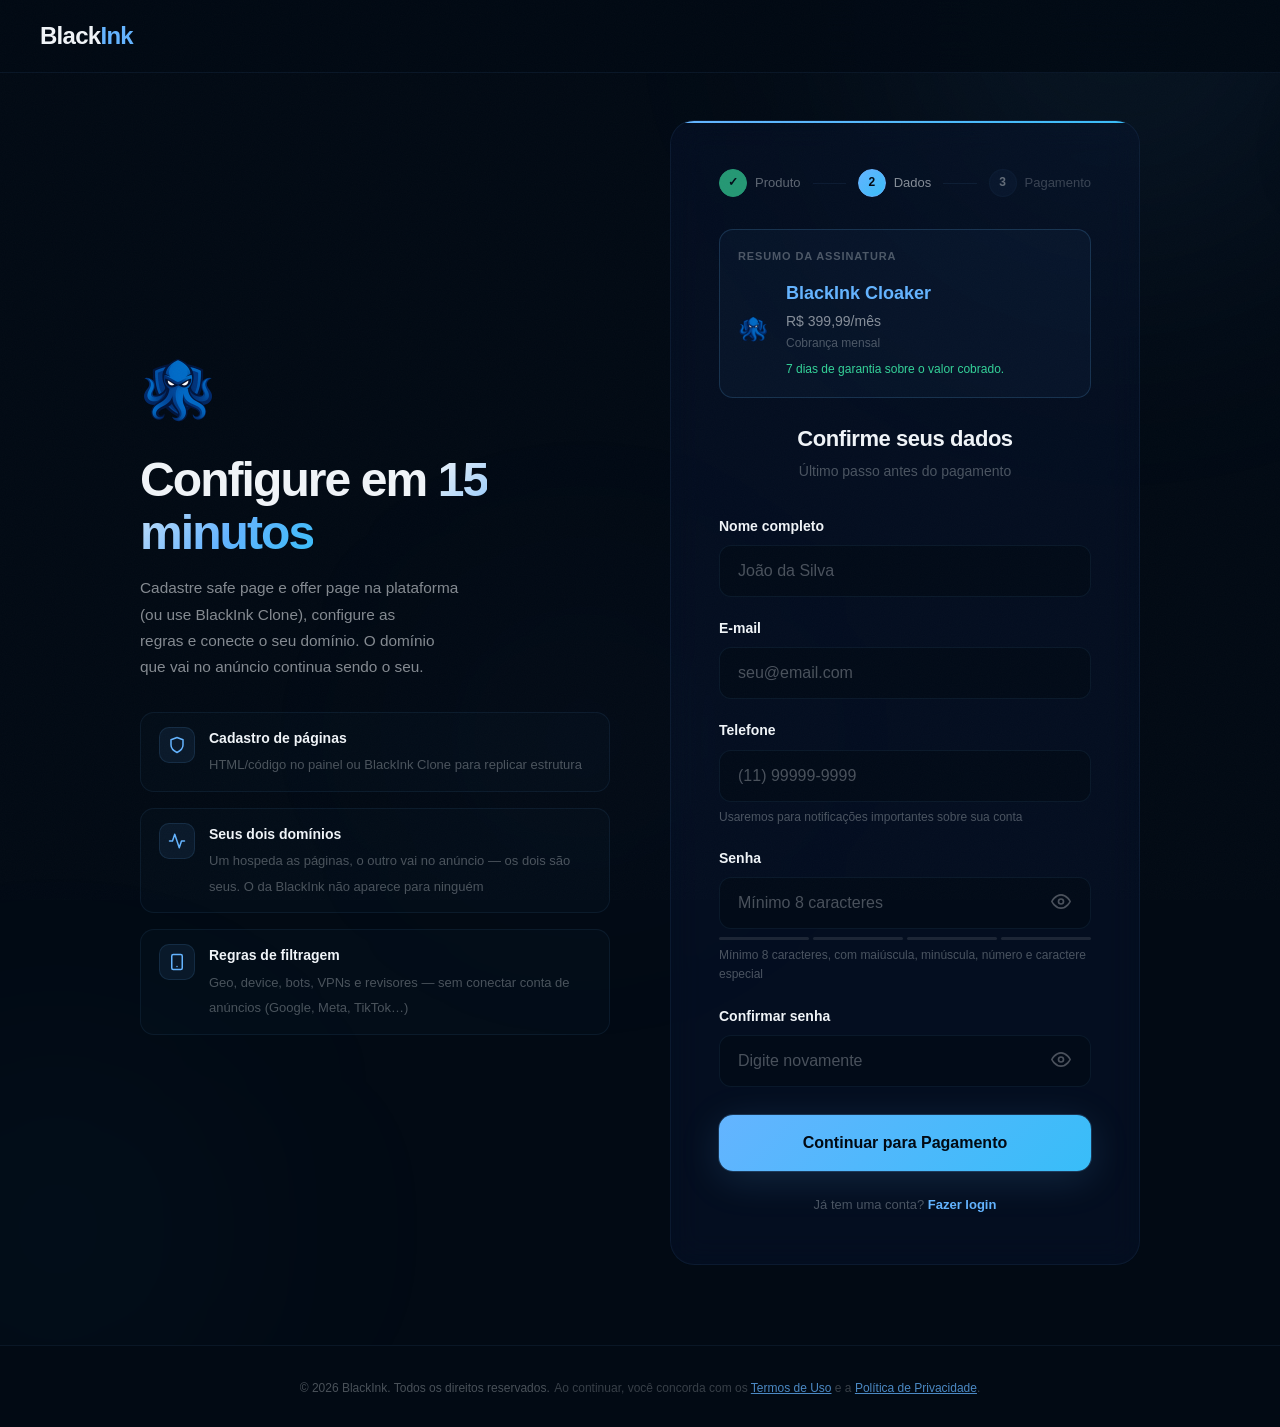
==== cadastro/index.html @ ef8e94f8 "Track Whop Pixel funnel events on CTA and cadastro Fire add_to_cart on Ativar Cloaker clicks, comple" ====
<!DOCTYPE html>
<html lang="pt-BR">
<head>
    <meta charset="UTF-8">
    <meta name="viewport" content="width=device-width, initial-scale=1.0">
    <title>Criar Conta — BlackInk</title>
    <link rel="canonical" href="https://blackink.cloud/cadastro/">
    <meta name="description" content="Crie sua conta na plataforma BlackInk — cloaker server-side para Google Ads, Meta, TikTok e outras plataformas. R$ 399,99/mês.">
    <link rel="icon" type="image/x-icon" href="/favicon.ico">
    <link rel="preconnect" href="https://api.fontshare.com">
    <link rel="preconnect" href="https://cdn.fontshare.com" crossorigin>
    <link href="https://api.fontshare.com/v2/css?f[]=general-sans@300,400,500,600,700&display=swap" rel="stylesheet">
    <style>
        /* ══════════════════════════════════════════════════════════
           BLACKINK — Register Page
           ══════════════════════════════════════════════════════════ */
        :root {
            --ff-display: 'General Sans', -apple-system, BlinkMacSystemFont, sans-serif;
            --ff-body: 'General Sans', -apple-system, BlinkMacSystemFont, sans-serif;
            --bg: #020a14;
            --bg2: #06111f;
            --surface: rgba(8,22,48,0.45);
            --border: rgba(100,180,255,0.08);
            --border-h: rgba(100,180,255,0.18);
            --white: #f0f4f8;
            --dim: rgba(240,244,248,0.55);
            --muted: rgba(240,244,248,0.3);
            --accent: #64b4ff;
            --accent2: #38bdf8;
            --green: #34d399;
            --gold: #fbbf24;   /* usado por .password-strength-bar.medium — sem isto a barra fica transparente */
            --error: #f87171;
            --ease: cubic-bezier(0.16,1,0.3,1);
        }
        *,*::before,*::after{box-sizing:border-box;margin:0;padding:0}
        html{scroll-behavior:smooth;-webkit-text-size-adjust:100%}
        body{font-family:var(--ff-body);color:var(--white);background:var(--bg);-webkit-font-smoothing:antialiased;overflow-x:hidden;line-height:1.6;min-height:100vh;display:flex;flex-direction:column}
        a{color:inherit;text-decoration:none}
        img{max-width:100%;display:block}
        ul{list-style:none}

        /* Grain */
        body::after{content:'';position:fixed;inset:0;z-index:9999;pointer-events:none;opacity:0.022;background-image:url("data:image/svg+xml,%3Csvg viewBox='0 0 256 256' xmlns='http://www.w3.org/2000/svg'%3E%3Cfilter id='n'%3E%3CfeTurbulence type='fractalNoise' baseFrequency='0.9' numOctaves='4' stitchTiles='stitch'/%3E%3C/filter%3E%3Crect width='100%25' height='100%25' filter='url(%23n)'/%3E%3C/svg%3E");background-size:256px}

        /* ── Layout ── */
        .container{max-width:1200px;margin:0 auto;padding:0 24px}
        @media(min-width:768px){.container{padding:0 48px}}

        /* ── Typography ── */
        .t-xl{font-family:var(--ff-display);font-weight:700;font-size:clamp(32px,5vw,48px);line-height:1.1;letter-spacing:-0.04em}
        .t-lg{font-family:var(--ff-display);font-weight:700;font-size:clamp(22px,3.5vw,32px);line-height:1.15;letter-spacing:-0.03em}
        .t-md{font-family:var(--ff-display);font-weight:600;font-size:clamp(17px,2vw,22px);line-height:1.2;letter-spacing:-0.02em}
        .t-body{font-size:clamp(15px,1.2vw,17px);line-height:1.7;color:var(--dim)}
        .t-label{font-size:12px;font-weight:600;letter-spacing:0.15em;text-transform:uppercase;color:var(--accent)}
        .grad{background:linear-gradient(135deg,#f0f4f8 0%,var(--accent) 60%,var(--accent2) 100%);-webkit-background-clip:text;-webkit-text-fill-color:transparent;background-clip:text}

        /* ── Buttons ── */
        .btn{display:inline-flex;align-items:center;justify-content:center;gap:10px;border:none;border-radius:14px;font-family:var(--ff-body);font-weight:600;cursor:pointer;position:relative;overflow:hidden;transition:all .4s var(--ease)}
        .btn-p{background:linear-gradient(135deg,var(--accent),var(--accent2));color:#020a14;font-size:16px;height:56px;padding:0 32px;box-shadow:0 0 0 1px rgba(100,180,255,0.2),0 8px 40px rgba(100,180,255,0.15);width:100%}
        .btn-p::before{content:'';position:absolute;top:0;left:-100%;width:100%;height:100%;background:linear-gradient(90deg,transparent,rgba(255,255,255,0.15),transparent);transition:left .6s var(--ease)}
        .btn-p:hover:not(:disabled)::before{left:100%}
        .btn-p:hover:not(:disabled){transform:translateY(-3px);box-shadow:0 0 0 1px rgba(100,180,255,0.3),0 20px 60px rgba(100,180,255,0.25)}
        .btn-p:active{transform:translateY(0)}
        .btn-p:disabled{opacity:0.5;cursor:not-allowed}
        .btn-o{background:transparent;color:var(--white);font-size:16px;height:56px;padding:0 32px;border:1px solid var(--border-h);width:100%}
        .btn-o:hover{border-color:rgba(100,180,255,0.35);background:rgba(100,180,255,0.04);transform:translateY(-3px)}

        /* ── Header ── */
        .hdr{position:fixed;top:0;left:0;right:0;z-index:100;padding:0 24px;background:rgba(2,10,20,0.88);backdrop-filter:blur(24px);-webkit-backdrop-filter:blur(24px);border-bottom:1px solid var(--border)}
        .hdr-in{max-width:1200px;margin:0 auto;display:flex;align-items:center;justify-content:space-between;height:72px}
        .hdr-logo{font-family:var(--ff-display);font-size:24px;font-weight:700;letter-spacing:-0.03em}
        .hdr-logo span{color:var(--accent)}

        /* ── Main Section ── */
        .main-section{flex:1;padding:120px 24px 80px;position:relative;overflow:hidden;display:flex;align-items:center}

        /* Gradient mesh background */
        .mesh{position:absolute;inset:0;overflow:hidden;pointer-events:none}
        .mesh div{position:absolute;border-radius:50%;filter:blur(130px);animation:mesh-float 20s ease-in-out infinite}
        .mesh .m1{width:700px;height:700px;background:radial-gradient(circle,rgba(100,180,255,0.1),transparent 70%);top:-25%;right:-15%;animation-delay:0s}
        .mesh .m2{width:500px;height:500px;background:radial-gradient(circle,rgba(56,189,248,0.06),transparent 70%);bottom:-10%;left:-15%;animation-delay:-7s}
        .mesh .m3{width:400px;height:400px;background:radial-gradient(circle,rgba(129,140,248,0.05),transparent 70%);top:40%;left:30%;animation-delay:-14s}
        @keyframes mesh-float{0%,100%{transform:translate(0,0) scale(1)}33%{transform:translate(30px,-20px) scale(1.05)}66%{transform:translate(-20px,30px) scale(0.95)}}

        /* Floating particles */
        .particle{position:absolute;width:2px;height:2px;border-radius:50%;background:rgba(140,210,255,0.5);bottom:-10px;animation:p-up 45s linear infinite,p-glow 8s ease-in-out infinite;pointer-events:none}
        @keyframes p-up{from{transform:translateY(0);opacity:0}5%{opacity:1}95%{opacity:1}to{transform:translateY(-100vh);opacity:0}}
        @keyframes p-glow{0%,100%{box-shadow:0 0 4px rgba(140,210,255,0.3)}50%{box-shadow:0 0 12px rgba(140,210,255,0.8)}}

        .content{position:relative;z-index:1;width:100%}

        /* ── Register Layout ── */
        .register-layout{display:grid;grid-template-columns:1fr;gap:60px;max-width:1000px;margin:0 auto;align-items:center}
        @media(min-width:900px){
            .register-layout{grid-template-columns:1fr 1fr}
        }

        /* ── Left Side - Info ── */
        .register-info{text-align:center}
        @media(min-width:900px){
            .register-info{text-align:left}
        }

        .register-info-logo{width:80px;height:80px;margin:0 auto 24px}
        @media(min-width:900px){
            .register-info-logo{margin:0 0 24px}
        }

        .register-info-logo img{width:100%;height:100%}

        .register-info-title{margin-bottom:16px}
        .register-info-subtitle{margin-bottom:32px;max-width:400px;margin-left:auto;margin-right:auto;text-wrap:balance}
        @media(min-width:900px){
            .register-info-subtitle{margin-left:0;margin-right:0}
        }

        .register-features{display:flex;flex-direction:column;gap:16px}
        .register-feature{display:flex;align-items:flex-start;gap:14px;padding:14px 18px;background:rgba(100,180,255,0.02);border:1px solid var(--border);border-radius:14px;transition:all .3s var(--ease)}
        .register-feature:hover{border-color:var(--border-h);background:rgba(100,180,255,0.04)}
        .register-feature-icon{flex-shrink:0;width:36px;height:36px;border-radius:10px;background:rgba(100,180,255,0.08);border:1px solid rgba(100,180,255,0.12);display:flex;align-items:center;justify-content:center;color:var(--accent)}
        .register-feature-icon svg{width:18px;height:18px;stroke:currentColor;fill:none;stroke-width:2;stroke-linecap:round;stroke-linejoin:round}
        .register-feature-text{flex:1}
        .register-feature-text strong{display:block;color:var(--white);font-weight:600;font-size:14px;margin-bottom:2px}
        .register-feature-text span{font-size:13px;color:var(--muted)}

        /* ── Right Side - Form ── */
        .register-card{background:var(--surface);backdrop-filter:blur(16px);-webkit-backdrop-filter:blur(16px);border:1px solid var(--border);border-radius:24px;padding:clamp(32px,5vw,48px);position:relative;overflow:hidden;animation:card-in .8s var(--ease) both}
        .register-card::before{content:'';position:absolute;top:0;left:0;right:0;height:2px;background:linear-gradient(90deg,var(--accent),var(--accent2))}
        .register-card::after{content:'';position:absolute;top:0;left:0;right:0;height:1px;background:linear-gradient(90deg,transparent,rgba(255,255,255,0.06),transparent)}
        @keyframes card-in{from{opacity:0;transform:translateY(40px) scale(0.95)}to{opacity:1;transform:translateY(0) scale(1)}}

        .register-card-header{text-align:center;margin-bottom:32px}
        .register-card-title{margin-bottom:8px}
        .register-card-subtitle{font-size:14px;color:var(--muted)}

        /* ── Order summary (single product) ── */
        .selected-plan{background:rgba(100,180,255,0.04);border:1px solid var(--border-h);border-radius:14px;padding:18px;margin-bottom:28px}
        .selected-plan-label{font-size:11px;font-weight:600;letter-spacing:.08em;text-transform:uppercase;color:var(--muted);margin-bottom:13px}
        .selected-plan-row{display:flex;align-items:center;gap:16px}
        .selected-plan-icon{flex-shrink:0;width:32px;height:32px}
        .selected-plan-icon img{width:100%;height:100%;object-fit:contain}
        .selected-plan-info{flex:1}
        .selected-plan-name{font-family:var(--ff-display);font-weight:700;font-size:18px;color:var(--accent);margin-bottom:4px}
        .selected-plan-price{font-size:14px;color:var(--dim);line-height:1.5}
        .selected-plan-billing{font-size:12px;color:var(--muted);margin-top:2px}

        /* ── Form ── */
        .form-group{margin-bottom:20px}
        .form-label{display:block;margin-bottom:8px;font-weight:600;font-size:14px;color:var(--white)}
        .form-input{width:100%;padding:16px 18px;background:rgba(2,10,20,0.6);border:1px solid var(--border);border-radius:12px;color:var(--white);font-size:16px;font-family:var(--ff-body);transition:all .3s var(--ease)}
        .form-input:focus{outline:none;border-color:var(--accent);box-shadow:0 0 0 3px rgba(100,180,255,0.15)}
        .form-input::placeholder{color:var(--muted)}
        .form-input.error{border-color:var(--error)}
        .form-input:disabled{opacity:0.7;cursor:not-allowed;background:rgba(2,10,20,0.4)}

        .form-hint{font-size:12px;color:var(--muted);margin-top:6px}
        .form-error{color:var(--error);font-size:12px;margin-top:6px;display:none}
        .form-error.show{display:block}

        .password-toggle{position:relative}
        .password-toggle .form-input{padding-right:50px}
        .password-toggle-btn{position:absolute;right:16px;top:50%;transform:translateY(-50%);background:none;border:none;color:var(--muted);cursor:pointer;padding:4px;transition:color .3s}
        .password-toggle-btn:hover{color:var(--white)}
        .password-toggle-btn svg{width:20px;height:20px;stroke:currentColor;fill:none;stroke-width:2;stroke-linecap:round;stroke-linejoin:round}

        .password-strength{display:flex;gap:4px;margin-top:8px}
        .password-strength-bar{flex:1;height:3px;background:rgba(255,255,255,0.1);border-radius:2px;transition:background .3s}
        .password-strength-bar.weak{background:#ef4444}
        .password-strength-bar.medium{background:var(--gold)}
        .password-strength-bar.strong{background:var(--green)}

        .btn-group{display:flex;flex-direction:column;gap:12px;margin-top:28px}

        /* Loading Spinner */
        .loading{display:inline-block;width:20px;height:20px;border:2px solid rgba(2,10,20,0.3);border-radius:50%;border-top-color:#020a14;animation:spin 1s ease-in-out infinite}
        @keyframes spin{to{transform:rotate(360deg)}}

        .form-footer{margin-top:24px;text-align:center}
        .form-footer p{font-size:13px;color:var(--muted)}
        .form-footer a{color:var(--accent);font-weight:600;transition:color .3s}
        .form-footer a:hover{color:var(--accent2)}

        /* ── Steps Indicator ── */
        .steps{display:flex;align-items:center;justify-content:center;gap:12px;margin-bottom:32px}
        .step{display:flex;align-items:center;gap:8px;opacity:0.4;transition:opacity .3s}
        .step.active{opacity:1}
        .step.completed{opacity:0.7}
        .step-num{width:28px;height:28px;border-radius:50%;background:rgba(100,180,255,0.1);border:1px solid var(--border);display:flex;align-items:center;justify-content:center;font-size:12px;font-weight:700;color:var(--white);transition:all .3s}
        .step.active .step-num{background:linear-gradient(135deg,var(--accent),var(--accent2));border-color:var(--accent);color:#020a14}
        .step.completed .step-num{background:var(--green);border-color:var(--green);color:#020a14}
        .step-label{font-size:13px;color:var(--dim);font-weight:500}
        .step-line{width:40px;height:1px;background:var(--border)}

        /* ── Footer ── */
        .footer{padding:28px 0;border-top:1px solid var(--border)}
        .f-bottom{text-align:center}
        .f-bottom span{font-size:12px;color:var(--muted)}

        /* ── Cursor ── */
        .cursor{position:fixed;width:8px;height:8px;border-radius:50%;background:var(--accent);pointer-events:none;z-index:9997;opacity:0;mix-blend-mode:screen;transition:opacity .3s,width .4s var(--ease),height .4s var(--ease);transform:translate(-50%,-50%)}
        .cursor.on{opacity:.5}
        .cursor.big{width:48px;height:48px;opacity:.12}
        @media(pointer:coarse){.cursor{display:none}}

        /* ── Responsive ── */
        @media(max-width:767px){
            /* itens de grid com conteúdo largo não encolhem sem min-width:0 —
               era isso que cortava o checkout horizontalmente no telefone */
            .register-info,.register-card{min-width:0}
            .step-line{width:auto;flex:1 1 0;min-width:8px}
            .step-label{font-size:12px}
            /* o stepper era cortado pelo overflow:hidden do card em todo telefone.
               Bolinha fixa, rótulo encolhe, linha absorve o resto. */
            /* o rótulo empilha embaixo da bolinha em vez de encolher — encolher
               truncava para "Prod… / Da… / Pagame…" abaixo de 410px */
            .steps{gap:6px}
            .step{flex-direction:column;gap:4px;min-width:0}
            .step-num{width:24px;height:24px;flex:0 0 24px;font-size:12px}
            .step-label{font-size:11px;white-space:nowrap}
            .step-line{align-self:flex-start;margin-top:11px}

            .main-section{padding:100px 20px 60px}
            .register-features{display:none}
        }

        /* ── Toast Notification ── */
        .toast{position:fixed;top:100px;right:24px;z-index:9998;max-width:360px;padding:16px 20px;background:var(--surface);backdrop-filter:blur(16px);border:1px solid var(--border);border-radius:14px;box-shadow:0 8px 40px rgba(0,0,0,0.3);transform:translateX(120%);transition:transform .5s var(--ease);display:flex;align-items:flex-start;gap:12px}
        .toast.show{transform:translateX(0)}
        .toast.toast-error{border-color:rgba(248,113,113,0.3)}
        .toast.toast-success{border-color:rgba(52,211,153,0.3)}
        .toast-icon{flex-shrink:0;width:24px;height:24px;border-radius:50%;display:flex;align-items:center;justify-content:center;font-size:14px}
        .toast-error .toast-icon{background:rgba(248,113,113,0.15);color:var(--error)}
        .toast-success .toast-icon{background:rgba(52,211,153,0.15);color:var(--green)}
        .toast-content{flex:1}
        .toast-title{font-weight:600;font-size:14px;color:var(--white);margin-bottom:2px}
        .toast-message{font-size:13px;color:var(--dim)}
        .toast-close{flex-shrink:0;background:none;border:none;color:var(--muted);cursor:pointer;padding:4px}
        .toast-close:hover{color:var(--white)}
    </style>
<script>!function(w,d,s,u,n,a,b){if(w[n])return;a=w[n]={q:[],t: new Date,s:[],o:u,track:function(){a.q.push([ new Date].concat([].slice.call(arguments)))},setScope:function(){a.s=[].slice.call(arguments).filter(function(x){return typeof x==="string"});a.q.push([ new Date,"setScope"].concat(a.s))},scope:function(){var c=[].slice.call(arguments);return{track:function(){a.q.push([ new Date].concat([].slice.call(arguments)).concat([{__scope:c}]))}}}};b=d.createElement(s);b.async=1;b.src=u+"/s.js";d.getElementsByTagName(s)[0].parentNode.insertBefore(b,d.getElementsByTagName(s)[0])}(window,document,"script","https://t.whop.tw","whop");whop.setScope("biz_DJ6XbjaZmfVjZ8");whop.track("page");</script>
</head>
<body>

<!-- Cursor -->
<div class="cursor" id="cur"></div>

<!-- Toast -->
<div class="toast" id="toast">
    <div class="toast-icon">!</div>
    <div class="toast-content">
        <div class="toast-title" id="toastTitle">Erro</div>
        <div class="toast-message" id="toastMessage">Mensagem de erro</div>
    </div>
    <button class="toast-close" onclick="hideToast()">✕</button>
</div>

<!-- ═══════ HEADER ═══════ -->
<header class="hdr">
    <div class="hdr-in">
        <a href="/" class="hdr-logo">Black<span>Ink</span></a>
    </div>
</header>

<!-- ═══════ MAIN ═══════ -->
<main class="main-section">
    <!-- Background effects -->
    <div class="mesh">
        <div class="m1"></div>
        <div class="m2"></div>
        <div class="m3"></div>
    </div>
    <div class="particle" style="left:10%;animation-delay:0s,-2s"></div>
    <div class="particle" style="left:25%;animation-delay:-10s,-4s"></div>
    <div class="particle" style="left:40%;animation-delay:-20s,-6s"></div>
    <div class="particle" style="left:55%;animation-delay:-30s,-3s"></div>
    <div class="particle" style="left:70%;animation-delay:-15s,-7s"></div>
    <div class="particle" style="left:85%;animation-delay:-25s,-5s"></div>

    <div class="content">
        <div class="container">
            <div class="register-layout">
                <!-- Left Side - Info -->
                <div class="register-info">
                    <div class="register-info-logo">
                        <img src="../images/logo-icon-160.png" width="160" height="160" alt="BlackInk">
                    </div>
                    <h1 class="t-xl register-info-title" id="infoTitle">
                        Configure em <span class="grad">15 minutos</span>
                    </h1>
                    <p class="t-body register-info-subtitle" id="infoSubtitle">
                        Cadastre safe page e offer page na plataforma (ou use BlackInk Clone), configure as regras e conecte o seu domínio. O domínio que vai no anúncio continua sendo o seu.
                    </p>

                    <div class="register-features" id="infoFeatures">
                        <div class="register-feature">
                            <div class="register-feature-icon">
                                <svg viewBox="0 0 24 24"><path d="M12 22s8-4 8-10V5l-8-3-8 3v7c0 6 8 10 8 10z"/></svg>
                            </div>
                            <div class="register-feature-text">
                                <strong>Cadastro de páginas</strong>
                                <span>HTML/código no painel ou BlackInk Clone para replicar estrutura</span>
                            </div>
                        </div>
                        <div class="register-feature">
                            <div class="register-feature-icon">
                                <svg viewBox="0 0 24 24"><polyline points="22 12 18 12 15 21 9 3 6 12 2 12"/></svg>
                            </div>
                            <div class="register-feature-text">
                                <strong>Seus dois domínios</strong>
                                <span>Um hospeda as páginas, o outro vai no anúncio — os dois são seus. O da BlackInk não aparece para ninguém</span>
                            </div>
                        </div>
                        <div class="register-feature">
                            <div class="register-feature-icon">
                                <svg viewBox="0 0 24 24"><rect x="5" y="2" width="14" height="20" rx="2"/><line x1="12" y1="18" x2="12" y2="18"/></svg>
                            </div>
                            <div class="register-feature-text">
                                <strong>Regras de filtragem</strong>
                                <span>Geo, device, bots, VPNs e revisores — sem conectar conta de anúncios (Google, Meta, TikTok…)</span>
                            </div>
                        </div>
                    </div>
                </div>

                <!-- Right Side - Form -->
                <div class="register-card">
                    <!-- Steps -->
                    <div class="steps">
                        <div class="step completed">
                            <div class="step-num">✓</div>
                            <span class="step-label">Produto</span>
                        </div>
                        <div class="step-line"></div>
                        <div class="step active">
                            <div class="step-num">2</div>
                            <span class="step-label">Dados</span>
                        </div>
                        <div class="step-line"></div>
                        <div class="step">
                            <div class="step-num">3</div>
                            <span class="step-label">Pagamento</span>
                        </div>
                    </div>

                    <!-- Order summary -->
                    <div class="selected-plan" id="selectedPlan">
                        <div class="selected-plan-label">Resumo da assinatura</div>
                        <div class="selected-plan-row">
                            <div class="selected-plan-icon"><img src="../images/logo-icon-160.png" width="160" height="160" alt=""></div>
                            <div class="selected-plan-info">
                                <div class="selected-plan-name" id="planName">BlackInk Cloaker</div>
                                <div class="selected-plan-price" id="planPrice">R$ 399,99/mês</div>
                                <div class="selected-plan-billing" id="planBilling">Cobrança mensal</div>
                                <div class="selected-plan-billing" id="planGuarantee" style="color:var(--green);margin-top:6px">7 dias de garantia sobre o valor cobrado.</div>
                            </div>
                        </div>
                    </div>

                    <div class="register-card-header">
                        <h2 class="t-md register-card-title">Confirme seus dados</h2>
                        <p class="register-card-subtitle">Último passo antes do pagamento</p>
                    </div>

                    <form id="registerForm">
                        <div class="form-group">
                            <label for="name" class="form-label">Nome completo</label>
                            <input
                                type="text"
                                id="name"
                                name="name"
                                class="form-input"
                                placeholder="João da Silva"
                                required
                                autocomplete="name"
                            >
                            <div class="form-error" id="nameError">Por favor, insira seu nome completo (nome e sobrenome)</div>
                        </div>

                        <div class="form-group">
                            <label for="email" class="form-label">E-mail</label>
                            <input
                                type="email"
                                id="email"
                                name="username"
                                class="form-input"
                                placeholder="seu@email.com"
                                required
                                autocomplete="email"
                            >
                            <div class="form-error" id="emailError">Por favor, insira um e-mail válido</div>
                        </div>

                        <div class="form-group">
                            <label for="phone" class="form-label">Telefone</label>
                            <input
                                type="tel"
                                id="phone"
                                name="phone"
                                class="form-input"
                                placeholder="(11) 99999-9999"
                                required
                                autocomplete="tel"
                            >
                            <div class="form-hint">Usaremos para notificações importantes sobre sua conta</div>
                            <div class="form-error" id="phoneError">Por favor, insira um telefone válido com DDD</div>
                        </div>

                        <div class="form-group">
                            <label for="password" class="form-label">Senha</label>
                            <div class="password-toggle">
                                <input
                                    type="password"
                                    id="password"
                                    name="password"
                                    class="form-input"
                                    placeholder="Mínimo 8 caracteres"
                                    required
                                    autocomplete="new-password"
                                >
                                <button type="button" class="password-toggle-btn" id="togglePassword">
                                    <svg viewBox="0 0 24 24" id="eyeIcon"><path d="M1 12s4-8 11-8 11 8 11 8-4 8-11 8-11-8-11-8z"/><circle cx="12" cy="12" r="3"/></svg>
                                </button>
                            </div>
                            <div class="password-strength" id="passwordStrength">
                                <div class="password-strength-bar" id="str1"></div>
                                <div class="password-strength-bar" id="str2"></div>
                                <div class="password-strength-bar" id="str3"></div>
                                <div class="password-strength-bar" id="str4"></div>
                            </div>
                            <div class="form-hint">Mínimo 8 caracteres, com maiúscula, minúscula, número e caractere especial</div>
                            <div class="form-error" id="passwordError">A senha não atende aos requisitos mínimos</div>
                        </div>

                        <div class="form-group">
                            <label for="confirmPassword" class="form-label">Confirmar senha</label>
                            <div class="password-toggle">
                                <input
                                    type="password"
                                    id="confirmPassword"
                                    name="confirm_password"
                                    class="form-input"
                                    placeholder="Digite novamente"
                                    required
                                    autocomplete="new-password"
                                >
                                <button type="button" class="password-toggle-btn" id="toggleConfirmPassword">
                                    <svg viewBox="0 0 24 24"><path d="M1 12s4-8 11-8 11 8 11 8-4 8-11 8-11-8-11-8z"/><circle cx="12" cy="12" r="3"/></svg>
                                </button>
                            </div>
                            <div class="form-error" id="confirmPasswordError">As senhas não coincidem</div>
                        </div>

                        <div class="btn-group">
                            <button type="submit" class="btn btn-p" id="submitBtn">
                                Continuar para Pagamento
                            </button>
                        </div>
                    </form>

                    <div class="form-footer">
                        <p>Já tem uma conta? <a href="https://app.blackink.cloud/auth/login">Fazer login</a></p>
                    </div>
                </div>
            </div>
        </div>
    </div>
</main>

<!-- ═══════ FOOTER ═══════ -->
<footer class="footer">
    <div class="container">
        <div class="f-bottom">
            <span>&copy; 2026 BlackInk. Todos os direitos reservados.</span>
            <span style="opacity:.75">Ao continuar, você concorda com os <a href="/termos-de-uso/" style="color:var(--accent);text-decoration:underline">Termos de Uso</a> e a <a href="/politica-de-privacidade/" style="color:var(--accent);text-decoration:underline">Política de Privacidade</a>.</span>
        </div>
    </div>
</footer>

<script>
(function() {
    // API Configuration
    const API_BASE_URL = 'https://api.blackink.cloud';

    // Single product — API plan name: Maré (R$ 399,99/mês)
    const DEFAULT_PLAN = 'Maré';
    const PLANS = {
        'Maré': { displayName: 'BlackInk Cloaker', price: 'R$ 399,99/mês', priceValue: 399.99 }
    };

    // Get URL params
    const urlParams = new URLSearchParams(window.location.search);
    let plan = urlParams.get('plan') || DEFAULT_PLAN;
    const period = urlParams.get('period') || 'monthly';

    if (!PLANS[plan]) {
        plan = DEFAULT_PLAN;
    }

    // Update plan info display
    const planData = PLANS[plan];
    document.getElementById('planName').textContent = planData.displayName || plan;

    // Calculate price based on billing period
    let priceDisplay = planData.price;
    let billingDisplay = 'Cobrança mensal';
    if (period === 'quarterly') {
        const monthlyEq = (planData.priceValue * 0.9).toFixed(2).replace('.', ',');
        const quarterlyTotal = (planData.priceValue * 3 * 0.9).toFixed(2).replace('.', ',');
        priceDisplay = `R$ ${monthlyEq}/mês`;
        billingDisplay = `Cobrado R$ ${quarterlyTotal} a cada 3 meses`;
    } else if (period === 'yearly') {
        const monthlyEq = (planData.priceValue * 0.85).toFixed(2).replace('.', ',');
        const yearlyTotal = (planData.priceValue * 12 * 0.85).toFixed(2).replace('.', ',');
        priceDisplay = `R$ ${monthlyEq}/mês`;
        billingDisplay = `Cobrado R$ ${yearlyTotal} a cada 12 meses`;
    }
    document.getElementById('planPrice').textContent = priceDisplay;
    document.getElementById('planBilling').textContent = billingDisplay;



    // Form elements
    const form = document.getElementById('registerForm');
    const nameInput = document.getElementById('name');
    const emailInput = document.getElementById('email');
    const phoneInput = document.getElementById('phone');
    const passwordInput = document.getElementById('password');
    const confirmPasswordInput = document.getElementById('confirmPassword');
    const submitBtn = document.getElementById('submitBtn');

    // Password visibility toggles
    document.getElementById('togglePassword').addEventListener('click', () => {
        const type = passwordInput.type === 'password' ? 'text' : 'password';
        passwordInput.type = type;
    });

    document.getElementById('toggleConfirmPassword').addEventListener('click', () => {
        const type = confirmPasswordInput.type === 'password' ? 'text' : 'password';
        confirmPasswordInput.type = type;
    });

    // Phone mask
    phoneInput.addEventListener('input', (e) => {
        let value = e.target.value.replace(/\D/g, '');
        if (value.length > 11) value = value.slice(0, 11);

        if (value.length > 0) {
            value = '(' + value;
        }
        if (value.length > 3) {
            value = value.slice(0, 3) + ') ' + value.slice(3);
        }
        if (value.length > 10) {
            value = value.slice(0, 10) + '-' + value.slice(10);
        }

        e.target.value = value;
    });

    // Password strength indicator
    passwordInput.addEventListener('input', () => {
        const password = passwordInput.value;
        const strength = calculatePasswordStrength(password);
        updatePasswordStrengthUI(strength);
    });

    function calculatePasswordStrength(password) {
        let strength = 0;
        if (password.length >= 8) strength++;
        if (/[a-z]/.test(password)) strength++;
        if (/[A-Z]/.test(password)) strength++;
        if (/\d/.test(password)) strength++;
        if (/[@$!%*#?&]/.test(password)) strength++;
        return strength;
    }

    function updatePasswordStrengthUI(strength) {
        const bars = ['str1', 'str2', 'str3', 'str4'];
        bars.forEach((id, index) => {
            const bar = document.getElementById(id);
            bar.className = 'password-strength-bar';
            if (strength > index) {
                if (strength <= 2) bar.classList.add('weak');
                else if (strength <= 3) bar.classList.add('medium');
                else bar.classList.add('strong');
            }
        });
    }

    // Validation functions
    function validateName(name) {
        return name.trim().includes(' ') && name.trim().length >= 5;
    }

    function validateEmail(email) {
        // {2,} e nao {2,4}: TLDs como .agency, .marketing, .digital e .online
        // tem 5+ letras e eram rejeitados antes de chegar na API.
        return /^[\w-\.]+@([\w-]+\.)+[\w-]{2,}$/.test(email);
    }

    function validatePhone(phone) {
        const digits = phone.replace(/\D/g, '');
        return digits.length >= 10 && digits.length <= 11;
    }

    function validatePassword(password) {
        return /^(?=.*[a-z])(?=.*[A-Z])(?=.*\d)(?=.*[@$!%*#?&])[A-Za-z\d@$!%*#?&]{8,}$/.test(password);
    }

    // Clear errors on input
    [nameInput, emailInput, phoneInput, passwordInput, confirmPasswordInput].forEach(input => {
        input.addEventListener('input', () => {
            input.classList.remove('error');
            const errorEl = document.getElementById(input.id + 'Error') ||
                           document.getElementById(input.name + 'Error');
            if (errorEl) errorEl.classList.remove('show');
        });
    });

    // Whop Pixel — conversion events only. Page views already fire from the snippet.
    // complete_registration: conta criada de fato. Sem purchase/checkout — o Whop registra no servidor.
    function trackWhop(name, props) {
        if (typeof whop === 'undefined' || typeof whop.track !== 'function') return;
        if (props) whop.track(name, props);
        else whop.track(name);
    }
    function whopChargeForPeriod(billingPeriod) {
        if (billingPeriod === 'quarterly') return Number((planData.priceValue * 3 * 0.9).toFixed(2));
        if (billingPeriod === 'yearly') return Number((planData.priceValue * 12 * 0.85).toFixed(2));
        return planData.priceValue;
    }

    // Form submission
    form.addEventListener('submit', async (e) => {
        e.preventDefault();

        const name = nameInput.value.trim();
        const email = emailInput.value.trim();
        const phone = phoneInput.value.trim();
        const password = passwordInput.value;
        const confirmPassword = confirmPasswordInput.value;

        // Validate all fields
        let isValid = true;

        if (!validateName(name)) {
            nameInput.classList.add('error');
            document.getElementById('nameError').classList.add('show');
            isValid = false;
        }

        if (!validateEmail(email)) {
            emailInput.classList.add('error');
            document.getElementById('emailError').classList.add('show');
            isValid = false;
        }

        if (!validatePhone(phone)) {
            phoneInput.classList.add('error');
            document.getElementById('phoneError').classList.add('show');
            isValid = false;
        }

        if (!validatePassword(password)) {
            passwordInput.classList.add('error');
            document.getElementById('passwordError').classList.add('show');
            isValid = false;
        }

        if (password !== confirmPassword) {
            confirmPasswordInput.classList.add('error');
            document.getElementById('confirmPasswordError').classList.add('show');
            isValid = false;
        }

        if (!isValid) {
            showToast('error', 'Campos inválidos', 'Por favor, corrija os campos destacados.');
            return;
        }

        // Submit to API
        submitBtn.disabled = true;
        submitBtn.innerHTML = '<span class="loading"></span> Processando...';

        const registrationData = {
            name: name,
            username: email,
            phone: phone,
            password: password,
            confirm_password: confirmPassword,
            plan_name: plan,
            period: period
        };

        // Incluir dados de referral (parceiro) se presentes
        var refParam = urlParams.get('ref');
        var storedToken = localStorage.getItem('blackink_referral_token');
        var storedCode = localStorage.getItem('blackink_referral_code');
        if (storedToken) registrationData.cookie_token = storedToken;
        if (refParam || storedCode) registrationData.referral_code = refParam || storedCode;

        // Incluir dados de friend referral (indicacao de amigo) se presentes
        var frefParam = urlParams.get('fref');
        var friendToken = localStorage.getItem('blackink_friend_referral_token');
        var friendCode = localStorage.getItem('blackink_friend_referral_code');
        if (friendToken) registrationData.friend_cookie_token = friendToken;
        if (frefParam || friendCode) registrationData.friend_referral_code = frefParam || friendCode;

        try {
            const response = await fetch(`${API_BASE_URL}/api/users/register`, {
                method: 'POST',
                headers: {
                    'Content-Type': 'application/json',
                    'Accept': 'application/json'
                },
                body: JSON.stringify(registrationData),
                // Sem timeout, uma conexao pendurada deixa o botao em "Processando..."
                // para sempre e a pessoa perde os 5 campos ao recarregar.
                signal: AbortSignal.timeout(20000)
            });

            const data = await response.json();

            if (!response.ok) {
                throw new Error(data.message || 'Erro ao cadastrar usuário');
            }

            // Limpar dados de referral apos registro bem-sucedido
            localStorage.removeItem('blackink_referral_token');
            localStorage.removeItem('blackink_referral_code');
            localStorage.removeItem('blackink_friend_referral_token');
            localStorage.removeItem('blackink_friend_referral_code');

            trackWhop('complete_registration', { value: whopChargeForPeriod(period), currency: 'BRL' });

            // Etapa 3: a API devolve a URL do checkout da Stripe
            // 250ms deixa o pixel enfileirar o complete_registration antes de sair do domínio.
            if (data.checkout_url) {
                setTimeout(() => { window.location.href = data.checkout_url; }, 250);
            } else {
                // Sem checkout_url a conta foi criada mas o pagamento não pôde ser
                // iniciado. Não prometer "redirecionando para o pagamento" — mandar
                // para o login, que é para onde a pessoa realmente vai.
                showToast('success', 'Conta criada!', 'Não conseguimos abrir o pagamento agora. Entre na sua conta para concluir a assinatura.');
                setTimeout(() => {
                    window.location.href = 'https://app.blackink.cloud/auth/login';
                }, 3000);
            }

        } catch (error) {
            console.error('Registration error:', error);
            showToast('error', 'Erro no cadastro', error.message || 'Tente novamente mais tarde.');
            submitBtn.disabled = false;
            submitBtn.innerHTML = 'Continuar para Pagamento';
        }
    });

    // Toast notifications
    function showToast(type, title, message) {
        const toast = document.getElementById('toast');
        const toastTitle = document.getElementById('toastTitle');
        const toastMessage = document.getElementById('toastMessage');

        toast.className = 'toast toast-' + type;
        toastTitle.textContent = title;
        toastMessage.textContent = message;

        toast.classList.add('show');

        setTimeout(() => {
            hideToast();
        }, 5000);
    }

    window.hideToast = function() {
        document.getElementById('toast').classList.remove('show');
    };

    // ── Cursor follower (desktop) ──
    const cur = document.getElementById('cur');
    if (matchMedia('(pointer:fine)').matches && cur) {
        let cx=0,cy=0,tx=0,ty=0;
        document.addEventListener('mousemove', e => { tx=e.clientX; ty=e.clientY; if(!cur.classList.contains('on'))cur.classList.add('on'); });
        (function loop(){ cx+=(tx-cx)*.12; cy+=(ty-cy)*.12; cur.style.left=cx+'px'; cur.style.top=cy+'px'; requestAnimationFrame(loop); })();
        document.querySelectorAll('a,button,input').forEach(el => {
            el.addEventListener('mouseenter', () => cur.classList.add('big'));
            el.addEventListener('mouseleave', () => cur.classList.remove('big'));
        });
        document.addEventListener('mouseleave', () => cur.classList.remove('on'));
        document.addEventListener('mouseenter', () => cur.classList.add('on'));
    }
})();
</script>
<script src="/js/referral-tracking.js"></script>
</body>
</html>
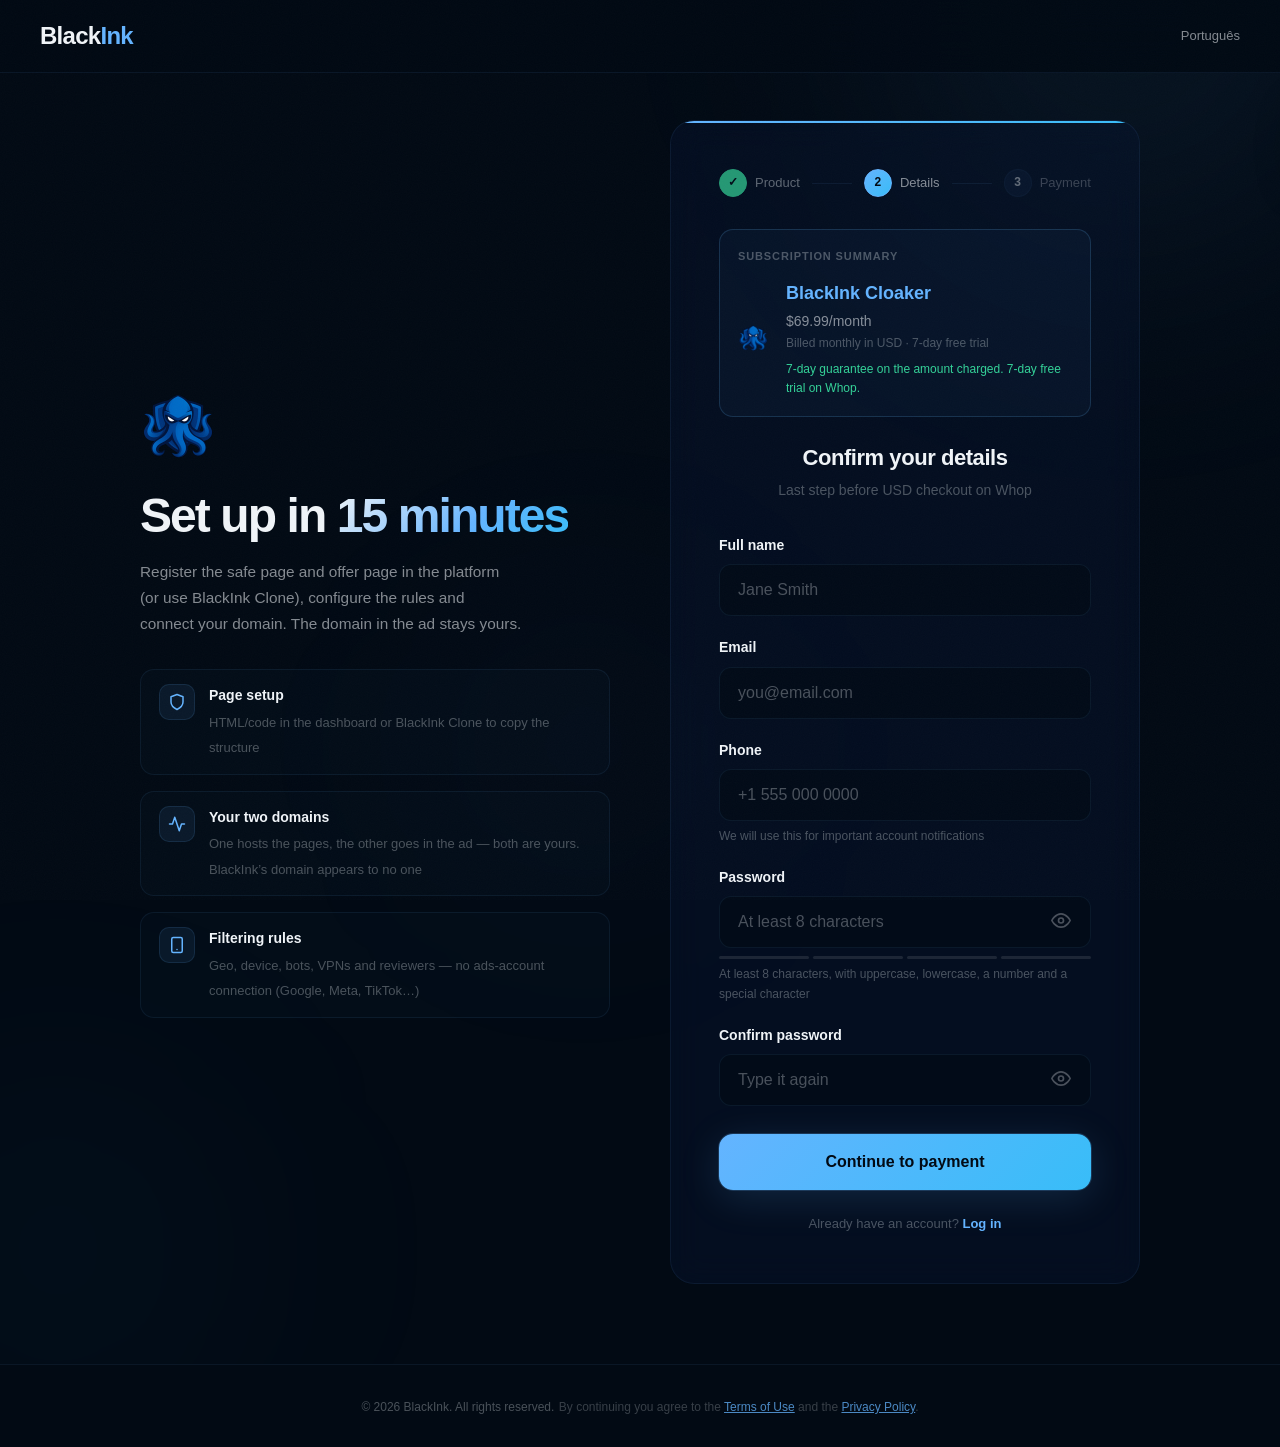
==== commit 8d9016d9: "Hide the page until locale routing decides Prevents a flash of the Portuguese landing for foreign vi" ====
--- a/cadastro/index.html
+++ b/cadastro/index.html
@@ -3,20 +3,24 @@
 <head>
     <meta charset="UTF-8">
     <meta name="viewport" content="width=device-width, initial-scale=1.0">
+    <script>document.documentElement.setAttribute('data-locale-pending','1');setTimeout(function(){document.documentElement.removeAttribute('data-locale-pending');},800);</script>
+    <style>html[data-locale-pending]{visibility:hidden}</style>
+    <script src="/js/locale-redirect.js"></script>
+    <script>if(!window.__blackinkLocaleRedirecting)document.documentElement.removeAttribute('data-locale-pending');</script>
     <title>Criar Conta — BlackInk</title>
-    <link rel="canonical" href="https://blackink.cloud/cadastro/">
-    <meta name="description" content="Crie sua conta na plataforma BlackInk — cloaker server-side para Google Ads, Meta, TikTok e outras plataformas. R$ 399,99/mês.">
+    <meta name="description" content="Crie sua conta BlackInk e comece a rastrear suas campanhas de tráfego pago.">
     <link rel="icon" type="image/x-icon" href="/favicon.ico">
-    <link rel="preconnect" href="https://api.fontshare.com">
-    <link rel="preconnect" href="https://cdn.fontshare.com" crossorigin>
-    <link href="https://api.fontshare.com/v2/css?f[]=general-sans@300,400,500,600,700&display=swap" rel="stylesheet">
+    <link rel="preconnect" href="https://fonts.googleapis.com">
+    <link rel="preconnect" href="https://fonts.gstatic.com" crossorigin>
+    <link href="https://fonts.googleapis.com/css2?family=Inter:wght@300;400;500;600;700;800&family=Space+Grotesk:wght@400;500;600;700&display=swap" rel="stylesheet">
+    <link rel="stylesheet" href="../css/abyss-tokens.css">
     <style>
         /* ══════════════════════════════════════════════════════════
            BLACKINK — Register Page
            ══════════════════════════════════════════════════════════ */
         :root {
-            --ff-display: 'General Sans', -apple-system, BlinkMacSystemFont, sans-serif;
-            --ff-body: 'General Sans', -apple-system, BlinkMacSystemFont, sans-serif;
+            --ff-display: 'Space Grotesk', sans-serif;
+            --ff-body: 'Inter', -apple-system, BlinkMacSystemFont, sans-serif;
             --bg: #020a14;
             --bg2: #06111f;
             --surface: rgba(8,22,48,0.45);
@@ -28,7 +32,6 @@
             --accent: #64b4ff;
             --accent2: #38bdf8;
             --green: #34d399;
-            --gold: #fbbf24;   /* usado por .password-strength-bar.medium — sem isto a barra fica transparente */
             --error: #f87171;
             --ease: cubic-bezier(0.16,1,0.3,1);
         }
@@ -109,7 +112,7 @@
         .register-info-logo img{width:100%;height:100%}
 
         .register-info-title{margin-bottom:16px}
-        .register-info-subtitle{margin-bottom:32px;max-width:400px;margin-left:auto;margin-right:auto;text-wrap:balance}
+        .register-info-subtitle{margin-bottom:32px;max-width:400px;margin-left:auto;margin-right:auto}
         @media(min-width:900px){
             .register-info-subtitle{margin-left:0;margin-right:0}
         }
@@ -137,8 +140,7 @@
         .selected-plan{background:rgba(100,180,255,0.04);border:1px solid var(--border-h);border-radius:14px;padding:18px;margin-bottom:28px}
         .selected-plan-label{font-size:11px;font-weight:600;letter-spacing:.08em;text-transform:uppercase;color:var(--muted);margin-bottom:13px}
         .selected-plan-row{display:flex;align-items:center;gap:16px}
-        .selected-plan-icon{flex-shrink:0;width:32px;height:32px}
-        .selected-plan-icon img{width:100%;height:100%;object-fit:contain}
+        .selected-plan-icon{flex-shrink:0;font-size:32px}
         .selected-plan-info{flex:1}
         .selected-plan-name{font-family:var(--ff-display);font-weight:700;font-size:18px;color:var(--accent);margin-bottom:4px}
         .selected-plan-price{font-size:14px;color:var(--dim);line-height:1.5}
@@ -204,21 +206,6 @@
 
         /* ── Responsive ── */
         @media(max-width:767px){
-            /* itens de grid com conteúdo largo não encolhem sem min-width:0 —
-               era isso que cortava o checkout horizontalmente no telefone */
-            .register-info,.register-card{min-width:0}
-            .step-line{width:auto;flex:1 1 0;min-width:8px}
-            .step-label{font-size:12px}
-            /* o stepper era cortado pelo overflow:hidden do card em todo telefone.
-               Bolinha fixa, rótulo encolhe, linha absorve o resto. */
-            /* o rótulo empilha embaixo da bolinha em vez de encolher — encolher
-               truncava para "Prod… / Da… / Pagame…" abaixo de 410px */
-            .steps{gap:6px}
-            .step{flex-direction:column;gap:4px;min-width:0}
-            .step-num{width:24px;height:24px;flex:0 0 24px;font-size:12px}
-            .step-label{font-size:11px;white-space:nowrap}
-            .step-line{align-self:flex-start;margin-top:11px}
-
             .main-section{padding:100px 20px 60px}
             .register-features{display:none}
         }
@@ -236,8 +223,131 @@
         .toast-message{font-size:13px;color:var(--dim)}
         .toast-close{flex-shrink:0;background:none;border:none;color:var(--muted);cursor:pointer;padding:4px}
         .toast-close:hover{color:var(--white)}
+
+        /* ══════════════════════════════════════════════════════════
+           WhatsApp Widget Premium — Balão com mensagens rotativas
+           ══════════════════════════════════════════════════════════ */
+        .wa-widget{position:fixed;bottom:24px;right:24px;z-index:9990;display:flex;flex-direction:column;align-items:flex-end;gap:12px}
+
+        /* Balão de mensagem */
+        .wa-bubble{
+            position:relative;
+            max-width:280px;
+            padding:14px 18px;
+            background:linear-gradient(145deg,rgba(12,28,54,0.98) 0%,rgba(6,18,40,0.99) 100%);
+            border:1px solid rgba(37,211,102,0.15);
+            border-radius:18px 18px 4px 18px;
+            box-shadow:0 4px 24px rgba(0,0,0,0.3),0 8px 48px rgba(37,211,102,0.08),inset 0 1px 0 rgba(255,255,255,0.03);
+            backdrop-filter:blur(12px);-webkit-backdrop-filter:blur(12px);
+            opacity:0;
+            transform:translateY(10px) scale(0.95);
+            transition:opacity .4s var(--ease),transform .4s var(--ease);
+            pointer-events:none;
+            cursor:pointer;
+        }
+        .wa-bubble.visible{opacity:1;transform:translateY(0) scale(1);pointer-events:auto}
+        .wa-bubble::before{
+            content:'';position:absolute;top:0;left:10%;right:10%;height:1px;
+            background:linear-gradient(90deg,transparent,rgba(37,211,102,0.2),transparent);
+        }
+        /* Seta do balão */
+        .wa-bubble::after{
+            content:'';position:absolute;bottom:8px;right:-6px;
+            width:12px;height:12px;
+            background:linear-gradient(135deg,transparent 50%,rgba(6,18,40,0.99) 50%);
+            border-right:1px solid rgba(37,211,102,0.15);
+            border-bottom:1px solid rgba(37,211,102,0.15);
+            transform:rotate(-45deg);
+        }
+
+        .wa-bubble-header{display:flex;align-items:center;gap:10px;margin-bottom:8px}
+        .wa-bubble-avatar{
+            width:32px;height:32px;border-radius:50%;
+            background:linear-gradient(145deg,#25D366,#128C7E);
+            display:flex;align-items:center;justify-content:center;
+            box-shadow:0 2px 8px rgba(37,211,102,0.3);
+        }
+        .wa-bubble-avatar svg{width:16px;height:16px;fill:#fff}
+        .wa-bubble-info{display:flex;flex-direction:column;gap:1px}
+        .wa-bubble-name{font-size:13px;font-weight:600;color:var(--white);letter-spacing:-0.01em}
+        .wa-bubble-status{display:flex;align-items:center;gap:5px;font-size:10px;color:var(--green)}
+        .wa-bubble-status::before{content:'';width:6px;height:6px;border-radius:50%;background:var(--green);animation:waPulse 2s ease-in-out infinite}
+        @keyframes waPulse{0%,100%{opacity:1;transform:scale(1)}50%{opacity:.6;transform:scale(1.2)}}
+
+        .wa-bubble-close{
+            position:absolute;top:8px;right:8px;
+            width:20px;height:20px;border-radius:50%;
+            background:rgba(255,255,255,0.05);
+            border:none;cursor:pointer;
+            display:flex;align-items:center;justify-content:center;
+            opacity:0;transition:opacity .3s,background .3s;
+        }
+        .wa-bubble:hover .wa-bubble-close{opacity:1}
+        .wa-bubble-close:hover{background:rgba(255,255,255,0.1)}
+        .wa-bubble-close svg{width:10px;height:10px;stroke:var(--muted);stroke-width:2}
+
+        .wa-bubble-msg{
+            font-size:14px;line-height:1.5;color:var(--dim);
+            min-height:42px;
+            display:flex;align-items:center;
+        }
+        .wa-bubble-msg span{
+            display:block;
+            animation:waMsgIn .4s var(--ease) both;
+        }
+        @keyframes waMsgIn{from{opacity:0;transform:translateY(5px)}to{opacity:1;transform:translateY(0)}}
+
+        .wa-bubble-cta{
+            display:flex;align-items:center;gap:6px;
+            margin-top:10px;padding-top:10px;
+            border-top:1px solid rgba(255,255,255,0.05);
+            font-size:12px;font-weight:600;color:var(--green);
+            transition:color .3s;
+        }
+        .wa-bubble-cta svg{width:14px;height:14px;fill:var(--green);transition:transform .3s var(--ease)}
+        .wa-bubble:hover .wa-bubble-cta svg{transform:translateX(3px)}
+
+        /* Botão principal do WhatsApp */
+        .wa-btn{
+            position:relative;
+            width:60px;height:60px;
+            background:linear-gradient(145deg,#25D366,#128C7E);
+            border-radius:50%;
+            display:flex;align-items:center;justify-content:center;
+            box-shadow:0 4px 20px rgba(37,211,102,0.35),0 8px 40px rgba(37,211,102,0.15);
+            cursor:pointer;
+            transition:transform .4s var(--ease),box-shadow .4s var(--ease);
+            animation:waBtnPulse 3s ease-in-out infinite;
+        }
+        @keyframes waBtnPulse{
+            0%,100%{box-shadow:0 4px 20px rgba(37,211,102,0.35),0 8px 40px rgba(37,211,102,0.15),0 0 0 0 rgba(37,211,102,0.3)}
+            50%{box-shadow:0 4px 24px rgba(37,211,102,0.45),0 8px 48px rgba(37,211,102,0.2),0 0 0 12px rgba(37,211,102,0)}
+        }
+        .wa-btn:hover{transform:scale(1.1);box-shadow:0 6px 28px rgba(37,211,102,0.5),0 12px 56px rgba(37,211,102,0.25)}
+        .wa-btn svg{width:30px;height:30px;fill:#fff}
+
+        /* Badge de notificação */
+        .wa-btn-badge{
+            position:absolute;top:-2px;right:-2px;
+            min-width:20px;height:20px;padding:0 6px;
+            background:#ef4444;
+            border-radius:10px;
+            font-size:11px;font-weight:700;color:#fff;
+            display:flex;align-items:center;justify-content:center;
+            box-shadow:0 2px 8px rgba(239,68,68,0.4);
+            animation:waBadgeBounce 2s ease-in-out infinite;
+        }
+        @keyframes waBadgeBounce{0%,100%{transform:scale(1)}10%{transform:scale(1.2)}20%{transform:scale(1)}}
+
+        /* Responsive */
+        @media(max-width:767px){
+            .wa-widget{bottom:calc(16px + env(safe-area-inset-bottom,0px));right:16px}
+            .wa-btn{width:52px;height:52px}
+            .wa-btn svg{width:26px;height:26px}
+            .wa-bubble{max-width:260px;padding:12px 14px}
+            .wa-bubble-msg{font-size:13px;min-height:38px}
+        }
     </style>
-<script>!function(w,d,s,u,n,a,b){if(w[n])return;a=w[n]={q:[],t: new Date,s:[],o:u,track:function(){a.q.push([ new Date].concat([].slice.call(arguments)))},setScope:function(){a.s=[].slice.call(arguments).filter(function(x){return typeof x==="string"});a.q.push([ new Date,"setScope"].concat(a.s))},scope:function(){var c=[].slice.call(arguments);return{track:function(){a.q.push([ new Date].concat([].slice.call(arguments)).concat([{__scope:c}]))}}}};b=d.createElement(s);b.async=1;b.src=u+"/s.js";d.getElementsByTagName(s)[0].parentNode.insertBefore(b,d.getElementsByTagName(s)[0])}(window,document,"script","https://t.whop.tw","whop");whop.setScope("biz_DJ6XbjaZmfVjZ8");whop.track("page");</script>
 </head>
 <body>
 
@@ -258,6 +368,7 @@
 <header class="hdr">
     <div class="hdr-in">
         <a href="/" class="hdr-logo">Black<span>Ink</span></a>
+        <a href="/en/cadastro/?lang=en" class="hdr-logo" style="font-size:13px;font-weight:500;color:var(--dim);letter-spacing:0">English</a>
     </div>
 </header>
 
@@ -282,13 +393,13 @@
                 <!-- Left Side - Info -->
                 <div class="register-info">
                     <div class="register-info-logo">
-                        <img src="../images/logo-icon-160.png" width="160" height="160" alt="BlackInk">
+                        <img src="../logo-full-clean.png" alt="BlackInk">
                     </div>
                     <h1 class="t-xl register-info-title" id="infoTitle">
-                        Configure em <span class="grad">15 minutos</span>
+                        Ative seu <span class="grad">cloaker</span>
                     </h1>
                     <p class="t-body register-info-subtitle" id="infoSubtitle">
-                        Cadastre safe page e offer page na plataforma (ou use BlackInk Clone), configure as regras e conecte o seu domínio. O domínio que vai no anúncio continua sendo o seu.
+                        Crie sua conta e filtre bots, VPNs e revisores antes de gastar no Google Ads.
                     </p>
 
                     <div class="register-features" id="infoFeatures">
@@ -297,8 +408,8 @@
                                 <svg viewBox="0 0 24 24"><path d="M12 22s8-4 8-10V5l-8-3-8 3v7c0 6 8 10 8 10z"/></svg>
                             </div>
                             <div class="register-feature-text">
-                                <strong>Cadastro de páginas</strong>
-                                <span>HTML/código no painel ou BlackInk Clone para replicar estrutura</span>
+                                <strong>Safe Page / Offer Page</strong>
+                                <span>Roteamento server-side em menos de 50ms</span>
                             </div>
                         </div>
                         <div class="register-feature">
@@ -306,17 +417,17 @@
                                 <svg viewBox="0 0 24 24"><polyline points="22 12 18 12 15 21 9 3 6 12 2 12"/></svg>
                             </div>
                             <div class="register-feature-text">
-                                <strong>Seus dois domínios</strong>
-                                <span>Um hospeda as páginas, o outro vai no anúncio — os dois são seus. O da BlackInk não aparece para ninguém</span>
+                                <strong>Filtragem Multi-Sinal</strong>
+                                <span>Bots, VPNs, proxies e revisores bloqueados em tempo real</span>
                             </div>
                         </div>
                         <div class="register-feature">
                             <div class="register-feature-icon">
-                                <svg viewBox="0 0 24 24"><rect x="5" y="2" width="14" height="20" rx="2"/><line x1="12" y1="18" x2="12" y2="18"/></svg>
+                                <svg viewBox="0 0 24 24"><rect x="5" y="2" width="14" height="20" rx="2" ry="2"/><line x1="12" y1="18" x2="12" y2="18"/></svg>
                             </div>
                             <div class="register-feature-text">
-                                <strong>Regras de filtragem</strong>
-                                <span>Geo, device, bots, VPNs e revisores — sem conectar conta de anúncios (Google, Meta, TikTok…)</span>
+                                <strong>App Mobile</strong>
+                                <span>Push de alertas quando bots ou revisores são detectados</span>
                             </div>
                         </div>
                     </div>
@@ -346,12 +457,11 @@
                     <div class="selected-plan" id="selectedPlan">
                         <div class="selected-plan-label">Resumo da assinatura</div>
                         <div class="selected-plan-row">
-                            <div class="selected-plan-icon"><img src="../images/logo-icon-160.png" width="160" height="160" alt=""></div>
+                            <div class="selected-plan-icon" id="planIcon">🛡️</div>
                             <div class="selected-plan-info">
                                 <div class="selected-plan-name" id="planName">BlackInk Cloaker</div>
                                 <div class="selected-plan-price" id="planPrice">R$ 399,99/mês</div>
                                 <div class="selected-plan-billing" id="planBilling">Cobrança mensal</div>
-                                <div class="selected-plan-billing" id="planGuarantee" style="color:var(--green);margin-top:6px">7 dias de garantia sobre o valor cobrado.</div>
                             </div>
                         </div>
                     </div>
@@ -391,7 +501,7 @@
                         </div>
 
                         <div class="form-group">
-                            <label for="phone" class="form-label">Telefone</label>
+                            <label for="phone" class="form-label">Telefone (WhatsApp)</label>
                             <input
                                 type="tel"
                                 id="phone"
@@ -458,7 +568,17 @@
                     </form>
 
                     <div class="form-footer">
-                        <p>Já tem uma conta? <a href="https://app.blackink.cloud/auth/login">Fazer login</a></p>
+                        <p>Já tem uma conta? <a href="https://app.theblack.ink/auth/login">Fazer login</a></p>
+                    </div>
+
+                    <div style="text-align:center;margin-top:32px;padding-top:28px;border-top:1px solid var(--border)">
+                        <p style="font-size:14px;color:var(--dim);margin-bottom:16px">
+                            Precisa de ajuda? <strong style="color:var(--white)">Fale com nossa equipe</strong>
+                        </p>
+                        <a href="https://wa.me/5562999133986?text=Ol%C3%A1!%20Estou%20fazendo%20meu%20cadastro%20e%20preciso%20de%20ajuda." target="_blank" rel="noopener noreferrer" class="btn btn-o" style="max-width:280px;margin:0 auto;height:48px;font-size:14px">
+                            <svg viewBox="0 0 24 24" style="width:20px;height:20px;fill:currentColor"><path d="M17.472 14.382c-.297-.149-1.758-.867-2.03-.967-.273-.099-.471-.148-.67.15-.197.297-.767.966-.94 1.164-.173.199-.347.223-.644.075-.297-.15-1.255-.463-2.39-1.475-.883-.788-1.48-1.761-1.653-2.059-.173-.297-.018-.458.13-.606.134-.133.298-.347.446-.52.149-.174.198-.298.298-.497.099-.198.05-.371-.025-.52-.075-.149-.669-1.612-.916-2.207-.242-.579-.487-.5-.669-.51-.173-.008-.371-.01-.57-.01-.198 0-.52.074-.792.372-.272.297-1.04 1.016-1.04 2.479 0 1.462 1.065 2.875 1.213 3.074.149.198 2.096 3.2 5.077 4.487.709.306 1.262.489 1.694.625.712.227 1.36.195 1.871.118.571-.085 1.758-.719 2.006-1.413.248-.694.248-1.289.173-1.413-.074-.124-.272-.198-.57-.347m-5.421 7.403h-.004a9.87 9.87 0 01-5.031-1.378l-.361-.214-3.741.982.998-3.648-.235-.374a9.86 9.86 0 01-1.51-5.26c.001-5.45 4.436-9.884 9.888-9.884 2.64 0 5.122 1.03 6.988 2.898a9.825 9.825 0 012.893 6.994c-.003 5.45-4.437 9.884-9.885 9.884m8.413-18.297A11.815 11.815 0 0012.05 0C5.495 0 .16 5.335.157 11.892c0 2.096.547 4.142 1.588 5.945L.057 24l6.305-1.654a11.882 11.882 0 005.683 1.448h.005c6.554 0 11.89-5.335 11.893-11.893a11.821 11.821 0 00-3.48-8.413z"/></svg>
+                            Falar no WhatsApp
+                        </a>
                     </div>
                 </div>
             </div>
@@ -466,12 +586,42 @@
     </div>
 </main>
 
+<!-- ═══════ WhatsApp Widget Flutuante ═══════ -->
+<div class="wa-widget" id="wa-widget">
+    <!-- Balão de mensagem -->
+    <div class="wa-bubble" id="wa-bubble">
+        <button class="wa-bubble-close" id="wa-bubble-close" aria-label="Fechar">
+            <svg viewBox="0 0 24 24" fill="none"><path d="M18 6L6 18M6 6l12 12" stroke="currentColor"/></svg>
+        </button>
+        <div class="wa-bubble-header">
+            <div class="wa-bubble-avatar">
+                <svg viewBox="0 0 24 24"><path d="M17.472 14.382c-.297-.149-1.758-.867-2.03-.967-.273-.099-.471-.148-.67.15-.197.297-.767.966-.94 1.164-.173.199-.347.223-.644.075-.297-.15-1.255-.463-2.39-1.475-.883-.788-1.48-1.761-1.653-2.059-.173-.297-.018-.458.13-.606.134-.133.298-.347.446-.52.149-.174.198-.298.298-.497.099-.198.05-.371-.025-.52-.075-.149-.669-1.612-.916-2.207-.242-.579-.487-.5-.669-.51-.173-.008-.371-.01-.57-.01-.198 0-.52.074-.792.372-.272.297-1.04 1.016-1.04 2.479 0 1.462 1.065 2.875 1.213 3.074.149.198 2.096 3.2 5.077 4.487.709.306 1.262.489 1.694.625.712.227 1.36.195 1.871.118.571-.085 1.758-.719 2.006-1.413.248-.694.248-1.289.173-1.413-.074-.124-.272-.198-.57-.347m-5.421 7.403h-.004a9.87 9.87 0 01-5.031-1.378l-.361-.214-3.741.982.998-3.648-.235-.374a9.86 9.86 0 01-1.51-5.26c.001-5.45 4.436-9.884 9.888-9.884 2.64 0 5.122 1.03 6.988 2.898a9.825 9.825 0 012.893 6.994c-.003 5.45-4.437 9.884-9.885 9.884m8.413-18.297A11.815 11.815 0 0012.05 0C5.495 0 .16 5.335.157 11.892c0 2.096.547 4.142 1.588 5.945L.057 24l6.305-1.654a11.882 11.882 0 005.683 1.448h.005c6.554 0 11.89-5.335 11.893-11.893a11.821 11.821 0 00-3.48-8.413z"/></svg>
+            </div>
+            <div class="wa-bubble-info">
+                <span class="wa-bubble-name">Suporte BlackInk</span>
+                <span class="wa-bubble-status">Online agora</span>
+            </div>
+        </div>
+        <div class="wa-bubble-msg" id="wa-msg">
+            <span>👋 Precisa de ajuda com o cadastro?</span>
+        </div>
+        <div class="wa-bubble-cta">
+            <span>Iniciar conversa</span>
+            <svg viewBox="0 0 24 24"><path d="M5 12h14M12 5l7 7-7 7"/></svg>
+        </div>
+    </div>
+    <!-- Botão principal -->
+    <a href="https://wa.me/5562999133986?text=Ol%C3%A1!%20Estou%20fazendo%20meu%20cadastro%20no%20BlackInk%20e%20preciso%20de%20ajuda." target="_blank" rel="noopener noreferrer" class="wa-btn" id="wa-btn" aria-label="WhatsApp">
+        <span class="wa-btn-badge">1</span>
+        <svg viewBox="0 0 24 24"><path d="M17.472 14.382c-.297-.149-1.758-.867-2.03-.967-.273-.099-.471-.148-.67.15-.197.297-.767.966-.94 1.164-.173.199-.347.223-.644.075-.297-.15-1.255-.463-2.39-1.475-.883-.788-1.48-1.761-1.653-2.059-.173-.297-.018-.458.13-.606.134-.133.298-.347.446-.52.149-.174.198-.298.298-.497.099-.198.05-.371-.025-.52-.075-.149-.669-1.612-.916-2.207-.242-.579-.487-.5-.669-.51-.173-.008-.371-.01-.57-.01-.198 0-.52.074-.792.372-.272.297-1.04 1.016-1.04 2.479 0 1.462 1.065 2.875 1.213 3.074.149.198 2.096 3.2 5.077 4.487.709.306 1.262.489 1.694.625.712.227 1.36.195 1.871.118.571-.085 1.758-.719 2.006-1.413.248-.694.248-1.289.173-1.413-.074-.124-.272-.198-.57-.347m-5.421 7.403h-.004a9.87 9.87 0 01-5.031-1.378l-.361-.214-3.741.982.998-3.648-.235-.374a9.86 9.86 0 01-1.51-5.26c.001-5.45 4.436-9.884 9.888-9.884 2.64 0 5.122 1.03 6.988 2.898a9.825 9.825 0 012.893 6.994c-.003 5.45-4.437 9.884-9.885 9.884m8.413-18.297A11.815 11.815 0 0012.05 0C5.495 0 .16 5.335.157 11.892c0 2.096.547 4.142 1.588 5.945L.057 24l6.305-1.654a11.882 11.882 0 005.683 1.448h.005c6.554 0 11.89-5.335 11.893-11.893a11.821 11.821 0 00-3.48-8.413z"/></svg>
+    </a>
+</div>
+
 <!-- ═══════ FOOTER ═══════ -->
 <footer class="footer">
     <div class="container">
         <div class="f-bottom">
             <span>&copy; 2026 BlackInk. Todos os direitos reservados.</span>
-            <span style="opacity:.75">Ao continuar, você concorda com os <a href="/termos-de-uso/" style="color:var(--accent);text-decoration:underline">Termos de Uso</a> e a <a href="/politica-de-privacidade/" style="color:var(--accent);text-decoration:underline">Política de Privacidade</a>.</span>
         </div>
     </div>
 </footer>
@@ -481,10 +631,34 @@
     // API Configuration
     const API_BASE_URL = 'https://api.blackink.cloud';
 
-    // Single product — API plan name: Maré (R$ 399,99/mês)
+    // Single product — API plan name: Maré
+    // Valores alinhados aos Prices live da Stripe (prod_V3W7nnfQHlEKnS)
     const DEFAULT_PLAN = 'Maré';
     const PLANS = {
-        'Maré': { displayName: 'BlackInk Cloaker', price: 'R$ 399,99/mês', priceValue: 399.99 }
+        'Maré': {
+            icon: '🛡️',
+            displayName: 'BlackInk Cloaker',
+            price: 'R$ 399,99/mês',
+            priceValue: 399.99,
+            stripeProductId: 'prod_V3W7nnfQHlEKnS',
+            periods: {
+                monthly: {
+                    stripePriceId: 'price_1U3P54QzDnhxvuPStf85pYdh',
+                    displayMonthly: 'R$ 399,99/mês',
+                    billingDisplay: 'Cobrança mensal · R$ 399,99'
+                },
+                quarterly: {
+                    stripePriceId: 'price_1U3P55QzDnhxvuPSb1c8mrU8',
+                    displayMonthly: 'R$ 359,99/mês',
+                    billingDisplay: 'Cobrado R$ 1.079,97 a cada 3 meses (-10%)'
+                },
+                yearly: {
+                    stripePriceId: 'price_1U3P55QzDnhxvuPS62TzVcBG',
+                    displayMonthly: 'R$ 339,99/mês',
+                    billingDisplay: 'Cobrado R$ 4.079,88 a cada 12 meses (-15%)'
+                }
+            }
+        }
     };
 
     // Get URL params
@@ -498,26 +672,36 @@
 
     // Update plan info display
     const planData = PLANS[plan];
+    const periodData = planData.periods[period] || planData.periods.monthly;
+    document.getElementById('planIcon').textContent = planData.icon;
     document.getElementById('planName').textContent = planData.displayName || plan;
-
-    // Calculate price based on billing period
-    let priceDisplay = planData.price;
-    let billingDisplay = 'Cobrança mensal';
-    if (period === 'quarterly') {
-        const monthlyEq = (planData.priceValue * 0.9).toFixed(2).replace('.', ',');
-        const quarterlyTotal = (planData.priceValue * 3 * 0.9).toFixed(2).replace('.', ',');
-        priceDisplay = `R$ ${monthlyEq}/mês`;
-        billingDisplay = `Cobrado R$ ${quarterlyTotal} a cada 3 meses`;
-    } else if (period === 'yearly') {
-        const monthlyEq = (planData.priceValue * 0.85).toFixed(2).replace('.', ',');
-        const yearlyTotal = (planData.priceValue * 12 * 0.85).toFixed(2).replace('.', ',');
-        priceDisplay = `R$ ${monthlyEq}/mês`;
-        billingDisplay = `Cobrado R$ ${yearlyTotal} a cada 12 meses`;
-    }
-    document.getElementById('planPrice').textContent = priceDisplay;
-    document.getElementById('planBilling').textContent = billingDisplay;
-
-
+    document.getElementById('planPrice').textContent = periodData.displayMonthly;
+    document.getElementById('planBilling').textContent = periodData.billingDisplay;
+
+    // Sidebar copy — single product
+    const sidebar = {
+        title: 'Bots veem <span class="grad">safe page</span>',
+        subtitle: 'Compradores veem offer page. Cloaker server-side que filtra bots, VPNs, click farms e revisores do Google Ads antes de servir qualquer página.',
+        features: [
+            { strong: 'Safe Page / Offer Page', span: 'Roteamento server-side em menos de 50ms — 15+ sinais por visitante' },
+            { strong: 'Filtragem de Bots & VPNs', span: 'Crawlers, proxies, datacenters e revisores bloqueados' },
+            { strong: 'App Mobile + Push', span: 'Alertas instantâneos quando tráfego suspeito é detectado' }
+        ]
+    };
+
+    document.getElementById('infoTitle').innerHTML = sidebar.title;
+    document.getElementById('infoSubtitle').textContent = sidebar.subtitle;
+    document.getElementById('infoFeatures').innerHTML = sidebar.features.map(f => `
+        <div class="register-feature">
+            <div class="register-feature-icon">
+                <svg viewBox="0 0 24 24"><path d="M12 22s8-4 8-10V5l-8-3-8 3v7c0 6 8 10 8 10z"/></svg>
+            </div>
+            <div class="register-feature-text">
+                <strong>${f.strong}</strong>
+                <span>${f.span}</span>
+            </div>
+        </div>
+    `).join('');
 
     // Form elements
     const form = document.getElementById('registerForm');
@@ -593,9 +777,7 @@
     }
 
     function validateEmail(email) {
-        // {2,} e nao {2,4}: TLDs como .agency, .marketing, .digital e .online
-        // tem 5+ letras e eram rejeitados antes de chegar na API.
-        return /^[\w-\.]+@([\w-]+\.)+[\w-]{2,}$/.test(email);
+        return /^[\w-\.]+@([\w-]+\.)+[\w-]{2,4}$/.test(email);
     }
 
     function validatePhone(phone) {
@@ -617,19 +799,6 @@
         });
     });
 
-    // Whop Pixel — conversion events only. Page views already fire from the snippet.
-    // complete_registration: conta criada de fato. Sem purchase/checkout — o Whop registra no servidor.
-    function trackWhop(name, props) {
-        if (typeof whop === 'undefined' || typeof whop.track !== 'function') return;
-        if (props) whop.track(name, props);
-        else whop.track(name);
-    }
-    function whopChargeForPeriod(billingPeriod) {
-        if (billingPeriod === 'quarterly') return Number((planData.priceValue * 3 * 0.9).toFixed(2));
-        if (billingPeriod === 'yearly') return Number((planData.priceValue * 12 * 0.85).toFixed(2));
-        return planData.priceValue;
-    }
-
     // Form submission
     form.addEventListener('submit', async (e) => {
         e.preventDefault();
@@ -713,10 +882,7 @@
                     'Content-Type': 'application/json',
                     'Accept': 'application/json'
                 },
-                body: JSON.stringify(registrationData),
-                // Sem timeout, uma conexao pendurada deixa o botao em "Processando..."
-                // para sempre e a pessoa perde os 5 campos ao recarregar.
-                signal: AbortSignal.timeout(20000)
+                body: JSON.stringify(registrationData)
             });
 
             const data = await response.json();
@@ -731,20 +897,15 @@
             localStorage.removeItem('blackink_friend_referral_token');
             localStorage.removeItem('blackink_friend_referral_code');
 
-            trackWhop('complete_registration', { value: whopChargeForPeriod(period), currency: 'BRL' });
-
-            // Etapa 3: a API devolve a URL do checkout da Stripe
-            // 250ms deixa o pixel enfileirar o complete_registration antes de sair do domínio.
+            // Redirect to checkout
             if (data.checkout_url) {
-                setTimeout(() => { window.location.href = data.checkout_url; }, 250);
+                window.location.href = data.checkout_url;
             } else {
-                // Sem checkout_url a conta foi criada mas o pagamento não pôde ser
-                // iniciado. Não prometer "redirecionando para o pagamento" — mandar
-                // para o login, que é para onde a pessoa realmente vai.
-                showToast('success', 'Conta criada!', 'Não conseguimos abrir o pagamento agora. Entre na sua conta para concluir a assinatura.');
+                showToast('success', 'Cadastro realizado!', 'Redirecionando para o pagamento...');
+                // Fallback - redirect to app login
                 setTimeout(() => {
-                    window.location.href = 'https://app.blackink.cloud/auth/login';
-                }, 3000);
+                    window.location.href = 'https://app.theblack.ink/auth/login';
+                }, 2000);
             }
 
         } catch (error) {
@@ -789,6 +950,91 @@
         document.addEventListener('mouseleave', () => cur.classList.remove('on'));
         document.addEventListener('mouseenter', () => cur.classList.add('on'));
     }
+
+    // ══════════════════════════════════════════════════════════
+    // WhatsApp Widget — Mensagens Rotativas
+    // ══════════════════════════════════════════════════════════
+    const waWidget = document.getElementById('wa-widget');
+    const waBubble = document.getElementById('wa-bubble');
+    const waBubbleClose = document.getElementById('wa-bubble-close');
+    const waMsg = document.getElementById('wa-msg');
+    const waBtn = document.getElementById('wa-btn');
+
+    const waMessages = [
+        '👋 Precisa de ajuda com o cadastro?',
+        '📝 Alguma dúvida sobre os dados? Estou aqui!',
+        '💳 Quer saber mais sobre formas de pagamento?',
+        '💬 Dúvidas sobre o cloaker?',
+        '⚡ Precisa de ajuda imediata? Chama aqui!',
+        '🔐 Dúvidas sobre segurança dos dados? Me pergunte!',
+        '✨ Qualquer dificuldade, é só chamar!'
+    ];
+
+    let waMsgIndex = 0;
+    let waBubbleVisible = false;
+    let waBubbleClosed = false;
+    let waMsgInterval = null;
+
+    function showWaBubble() {
+        if (waBubbleClosed) return;
+        waBubble.classList.add('visible');
+        waBubbleVisible = true;
+        startMsgRotation();
+    }
+
+    function hideWaBubble() {
+        waBubble.classList.remove('visible');
+        waBubbleVisible = false;
+        stopMsgRotation();
+    }
+
+    function rotateWaMsg() {
+        waMsgIndex = (waMsgIndex + 1) % waMessages.length;
+        waMsg.innerHTML = `<span>${waMessages[waMsgIndex]}</span>`;
+    }
+
+    function startMsgRotation() {
+        if (waMsgInterval) return;
+        waMsgInterval = setInterval(rotateWaMsg, 5000);
+    }
+
+    function stopMsgRotation() {
+        if (waMsgInterval) {
+            clearInterval(waMsgInterval);
+            waMsgInterval = null;
+        }
+    }
+
+    waBubbleClose.addEventListener('click', (e) => {
+        e.preventDefault();
+        e.stopPropagation();
+        hideWaBubble();
+        waBubbleClosed = true;
+    });
+
+    waBubble.addEventListener('click', () => {
+        window.open('https://wa.me/5562999133986?text=Ol%C3%A1!%20Estou%20fazendo%20meu%20cadastro%20no%20BlackInk%20e%20preciso%20de%20ajuda.', '_blank');
+    });
+
+    waBtn.addEventListener('click', (e) => {
+        if (window.innerWidth <= 768 && !waBubbleVisible && !waBubbleClosed) {
+            e.preventDefault();
+            showWaBubble();
+        }
+    });
+
+    // Show bubble after 3 seconds
+    setTimeout(showWaBubble, 3000);
+
+    // Hide on scroll (mobile)
+    let lastScrollY = 0;
+    window.addEventListener('scroll', () => {
+        const currentScrollY = window.scrollY;
+        if (currentScrollY > lastScrollY + 200 && waBubbleVisible && !waBubbleClosed) {
+            hideWaBubble();
+        }
+        lastScrollY = currentScrollY;
+    }, { passive: true });
 })();
 </script>
 <script src="/js/referral-tracking.js"></script>
--- a/css/abyss-tokens.css
+++ b/css/abyss-tokens.css
@@ -0,0 +1,487 @@
+/**
+ * ABYSS DESIGN SYSTEM — CSS Custom Properties
+ *
+ * Source of truth: blackink-app/src/theme/
+ * Generated from: abyssTokens.js, colors.js, BText.jsx, index.jsx
+ *
+ * Usage:
+ *   <link rel="stylesheet" href="css/abyss-tokens.css">
+ *   Then use: var(--abyss-depth-surface)
+ *
+ * Themes: .theme-dark (default), .theme-light
+ */
+
+/* ==========================================================
+   BASE TOKENS (theme-independent)
+   ========================================================== */
+:root {
+    /* ── Brand ── */
+    --brand-blue: #116CC5;
+    --brand-deep-blue: #081943;
+
+    /* ── Semantic (consistent across themes) ── */
+    --color-error: #DC2626;
+    --color-success: #16A34A;
+    --color-warning: #D97706;
+    --color-info: #0EA5E9;
+    --color-white: #FFFFFF;
+    --color-black: #000000;
+
+    /* ── Abyss Depth Colors ── */
+    --abyss-depth-surface: #0a1628;
+    --abyss-depth-shallow: #071422;
+    --abyss-depth-mid: #050f1a;
+    --abyss-depth-deep: #030a12;
+    --abyss-depth-abyss: #020608;
+
+    /* ── Abyss Depth Gradient (CSS) ── */
+    --abyss-depth-gradient: linear-gradient(
+        180deg,
+        #0a1628 0%,
+        #071422 25%,
+        #050f1a 50%,
+        #030a12 75%,
+        #020608 100%
+    );
+
+    /* ── Glass Effect (cards/elements) ── */
+    --abyss-glass-top: rgba(10, 22, 40, 0.82);
+    --abyss-glass-mid: rgba(8, 18, 35, 0.85);
+    --abyss-glass-bottom: rgba(6, 14, 28, 0.88);
+    --abyss-glass-gradient: linear-gradient(
+        180deg,
+        rgba(10, 22, 40, 0.82) 0%,
+        rgba(8, 18, 35, 0.85) 50%,
+        rgba(6, 14, 28, 0.88) 100%
+    );
+
+    /* ── Glass Light (filter buttons) ── */
+    --abyss-glass-light-top: rgba(10, 22, 40, 0.80);
+    --abyss-glass-light-mid: rgba(8, 18, 35, 0.84);
+    --abyss-glass-light-bottom: rgba(6, 14, 28, 0.86);
+    --abyss-glass-light-gradient: linear-gradient(
+        180deg,
+        rgba(10, 22, 40, 0.80) 0%,
+        rgba(8, 18, 35, 0.84) 50%,
+        rgba(6, 14, 28, 0.86) 100%
+    );
+
+    /* ── Bioluminescent Colors ── */
+    --bio-primary: rgba(100, 180, 255, 1);
+    --bio-secondary: rgba(80, 200, 220, 1);
+    --bio-accent: rgba(60, 220, 200, 1);
+    --bio-particle: rgba(140, 210, 255, 1);
+
+    /* ── Bioluminescent Opacity Variants ── */
+    --bio-border: rgba(100, 200, 255, 0.15);
+    --bio-top-line: rgba(100, 200, 255, 0.10);
+    --bio-ambient: rgba(100, 200, 255, 0.03);
+    --bio-whisper: rgba(100, 180, 255, 0.015);
+
+    /* ── Abyss Layers (background overlays) ── */
+    --abyss-mist-gradient: linear-gradient(
+        180deg,
+        transparent 0%,
+        rgba(0, 15, 35, 0.25) 65%,
+        rgba(0, 8, 20, 0.4) 100%
+    );
+    --abyss-vignette-gradient: radial-gradient(
+        ellipse at center,
+        transparent 0%,
+        transparent 75%,
+        rgba(0, 0, 0, 0.35) 100%
+    );
+
+    /* ── Particles ── */
+    --particle-color: rgba(140, 210, 255, 1);
+    --particle-size: 3px;
+    --particle-opacity-min: 0.08;
+    --particle-opacity-max: 0.18;
+
+    /* ── Spacing Scale ── */
+    --space-xs: 4px;
+    --space-sm: 8px;
+    --space-md: 16px;
+    --space-lg: 24px;
+    --space-xl: 32px;
+    --space-xxl: 48px;
+
+    /* ── Border Radius ── */
+    --radius-xs: 4px;
+    --radius-sm: 8px;
+    --radius-md: 12px;
+    --radius-lg: 16px;
+    --radius-xl: 20px;
+    --radius-full: 9999px;
+
+    /* ── Abyss-specific Radius ── */
+    --radius-card: 16px;
+    --radius-button: 14px;
+    --radius-small: 8px;
+
+    /* ── Z-Index Scale ── */
+    --z-base: 0;
+    --z-card: 1;
+    --z-sticky: 10;
+    --z-header: 100;
+    --z-overlay: 200;
+    --z-modal: 300;
+    --z-toast: 400;
+
+    /* ── Animation Durations ── */
+    --duration-fast: 150ms;
+    --duration-normal: 300ms;
+    --duration-slow: 500ms;
+    --duration-particle: 60s;
+    --duration-glow-cycle: 10s;
+
+    /* ── Breakpoints (for reference, use in @media) ── */
+    --bp-sm: 640px;
+    --bp-md: 768px;
+    --bp-lg: 1024px;
+    --bp-xl: 1280px;
+
+    /* ── Font Family ── */
+    --font-system: -apple-system, BlinkMacSystemFont, 'SF Pro Display', 'Segoe UI', Roboto, 'Helvetica Neue', Arial, sans-serif;
+    --font-mono: 'SF Mono', 'Fira Code', 'Fira Mono', 'Roboto Mono', monospace;
+}
+
+
+/* ==========================================================
+   DARK THEME (Midnight Ocean — default)
+   ========================================================== */
+.theme-dark,
+:root {
+    /* ── Background ── */
+    --bg-primary: #040d1a;
+    --bg-secondary: rgba(8, 22, 48, 0.7);
+    --bg-tertiary: #071428;
+    --bg-elevated: rgba(12, 30, 58, 0.85);
+    --bg-gradient-start: #040d1a;
+    --bg-gradient-end: #081830;
+
+    /* ── Text ── */
+    --text-primary: #f8fafc;
+    --text-secondary: #94a3b8;
+    --text-tertiary: #64748b;
+    --text-inverse: #020617;
+    --text-link: #38bdf8;
+    --text-gold: #fbbf24;
+
+    /* ── Accent ── */
+    --accent-primary: #3b82f6;
+    --accent-secondary: #6366f1;
+    --accent-tertiary: #06b6d4;
+    --accent-muted: rgba(59, 130, 246, 0.15);
+    --accent-glow: rgba(59, 130, 246, 0.5);
+
+    /* ── Border ── */
+    --border-primary: rgba(148, 163, 184, 0.1);
+    --border-secondary: rgba(148, 163, 184, 0.05);
+    --border-accent: rgba(59, 130, 246, 0.4);
+
+    /* ── Status ── */
+    --status-error: #ef4444;
+    --status-error-bg: rgba(239, 68, 68, 0.15);
+    --status-success: #10b981;
+    --status-success-bg: rgba(16, 185, 129, 0.15);
+    --status-warning: #f59e0b;
+    --status-warning-bg: rgba(245, 158, 11, 0.15);
+    --status-info: #06b6d4;
+    --status-info-bg: rgba(6, 182, 212, 0.15);
+
+    /* ── Shadows ── */
+    --shadow-card: 0 8px 20px rgba(0, 0, 0, 0.4);
+    --shadow-card-elevated: 0 12px 28px rgba(0, 0, 0, 0.5);
+    --shadow-filter: 0 6px 16px rgba(0, 0, 0, 0.35);
+    --shadow-soft: 0 4px 12px rgba(0, 0, 0, 0.15);
+    --shadow-medium: 0 8px 16px rgba(0, 0, 0, 0.2);
+    --shadow-strong: 0 12px 24px rgba(0, 0, 0, 0.25);
+    --shadow-glow: 0 0 20px rgba(59, 130, 246, 0.2);
+
+    /* ── Card Component ── */
+    --card-bg: rgba(7, 20, 40, 0.75);
+    --card-border: rgba(100, 150, 220, 0.08);
+    --card-shadow: rgba(0, 10, 30, 0.5);
+    --card-gradient-border-start: rgba(100, 150, 220, 0.12);
+    --card-gradient-border-end: rgba(60, 100, 180, 0.02);
+
+    /* ── Input Component ── */
+    --input-bg: rgba(10, 22, 40, 0.6);
+    --input-border: rgba(100, 200, 255, 0.12);
+    --input-placeholder: #5a7a9a;
+    --input-text: #f8fafc;
+    --input-focus-border: rgba(100, 200, 255, 0.35);
+    --input-focus-bg: rgba(10, 22, 40, 0.8);
+
+    /* ── Button Component ── */
+    --btn-primary-bg: #3b82f6;
+    --btn-primary-gradient: linear-gradient(90deg, #3b82f6, #2563eb);
+    --btn-primary-text: #ffffff;
+    --btn-secondary-bg: rgba(12, 30, 58, 0.6);
+    --btn-secondary-text: #f8fafc;
+    --btn-outline-border: #3b82f6;
+    --btn-outline-text: #3b82f6;
+    --btn-danger-bg: rgba(239, 68, 68, 0.2);
+    --btn-danger-text: #ef4444;
+    --btn-disabled-opacity: 0.5;
+
+    /* ── Toast Component ── */
+    --toast-success-bg: rgba(16, 185, 129, 0.15);
+    --toast-success-border: rgba(16, 185, 129, 0.3);
+    --toast-success-text: #10b981;
+    --toast-error-bg: rgba(239, 68, 68, 0.15);
+    --toast-error-border: rgba(239, 68, 68, 0.3);
+    --toast-error-text: #ef4444;
+    --toast-warning-bg: rgba(245, 158, 11, 0.15);
+    --toast-warning-border: rgba(245, 158, 11, 0.3);
+    --toast-warning-text: #f59e0b;
+    --toast-info-bg: rgba(6, 182, 212, 0.15);
+    --toast-info-border: rgba(6, 182, 212, 0.3);
+    --toast-info-text: #06b6d4;
+
+    /* ── Tab Bar ── */
+    --tabbar-bg: rgba(4, 13, 26, 0.92);
+    --tabbar-active-bg: #3b82f6;
+    --tabbar-active-text: #ffffff;
+    --tabbar-inactive-text: #5a7a9a;
+
+    /* ── Header ── */
+    --header-bg: rgba(4, 13, 26, 0.85);
+    --header-title: #f8fafc;
+    --header-subtitle: #8aa4c4;
+    --header-border: rgba(100, 150, 220, 0.08);
+
+    /* ── Modal ── */
+    --modal-overlay: rgba(0, 5, 15, 0.88);
+    --modal-bg: #0a1e38;
+    --modal-border: rgba(100, 150, 220, 0.1);
+}
+
+
+/* ==========================================================
+   LIGHT THEME (Liquid Glass Premium)
+   ========================================================== */
+.theme-light {
+    /* ── Background ── */
+    --bg-primary: #081943;
+    --bg-secondary: rgba(255, 255, 255, 0.05);
+    --bg-tertiary: #081943;
+    --bg-elevated: rgba(255, 255, 255, 0.08);
+
+    /* ── Text ── */
+    --text-primary: #FFFFFF;
+    --text-secondary: #999999;
+    --text-tertiary: #666666;
+    --text-inverse: #081943;
+    --text-link: #116CC5;
+    --text-gold: #fbbf24;
+
+    /* ── Accent ── */
+    --accent-primary: #116CC5;
+    --accent-secondary: #0D5299;
+    --accent-tertiary: #0EA5E9;
+    --accent-muted: rgba(17, 108, 197, 0.2);
+    --accent-glow: rgba(17, 108, 197, 0.4);
+
+    /* ── Border ── */
+    --border-primary: rgba(255, 255, 255, 0.1);
+    --border-secondary: rgba(255, 255, 255, 0.05);
+    --border-accent: rgba(17, 108, 197, 0.3);
+
+    /* ── Status ── */
+    --status-error: #DC2626;
+    --status-error-bg: rgba(220, 38, 38, 0.15);
+    --status-success: #16A34A;
+    --status-success-bg: rgba(22, 163, 74, 0.15);
+    --status-warning: #D97706;
+    --status-warning-bg: rgba(217, 119, 6, 0.15);
+    --status-info: #0EA5E9;
+    --status-info-bg: rgba(14, 165, 233, 0.15);
+
+    /* ── Shadows ── */
+    --shadow-card: 0 4px 12px rgba(0, 0, 0, 0.06);
+    --shadow-card-elevated: 0 8px 20px rgba(0, 0, 0, 0.10);
+    --shadow-filter: 0 3px 10px rgba(0, 0, 0, 0.05);
+    --shadow-soft: 0 4px 12px rgba(0, 0, 0, 0.15);
+    --shadow-medium: 0 8px 16px rgba(0, 0, 0, 0.2);
+    --shadow-strong: 0 12px 24px rgba(0, 0, 0, 0.25);
+    --shadow-glow: 0 0 20px rgba(17, 108, 197, 0.2);
+
+    /* ── Card Component ── */
+    --card-bg: rgba(255, 255, 255, 0.08);
+    --card-border: rgba(255, 255, 255, 0.15);
+    --card-shadow: rgba(0, 0, 0, 0.25);
+    --card-gradient-border-start: rgba(255, 255, 255, 0.25);
+    --card-gradient-border-end: rgba(255, 255, 255, 0.05);
+
+    /* ── Input Component ── */
+    --input-bg: rgba(255, 255, 255, 0.08);
+    --input-border: rgba(255, 255, 255, 0.15);
+    --input-placeholder: #999999;
+    --input-text: #FFFFFF;
+    --input-focus-border: rgba(17, 108, 197, 0.5);
+    --input-focus-bg: rgba(255, 255, 255, 0.12);
+
+    /* ── Button Component ── */
+    --btn-primary-bg: #116CC5;
+    --btn-primary-gradient: linear-gradient(90deg, #116CC5, #0D5299);
+    --btn-primary-text: #FFFFFF;
+    --btn-secondary-bg: rgba(255, 255, 255, 0.1);
+    --btn-secondary-text: #FFFFFF;
+    --btn-outline-border: #116CC5;
+    --btn-outline-text: #116CC5;
+    --btn-danger-bg: #DC2626;
+    --btn-danger-text: #FFFFFF;
+    --btn-disabled-opacity: 0.6;
+
+    /* ── Toast Component ── */
+    --toast-success-bg: rgba(22, 163, 74, 0.15);
+    --toast-success-border: rgba(22, 163, 74, 0.3);
+    --toast-success-text: #16A34A;
+    --toast-error-bg: rgba(220, 38, 38, 0.15);
+    --toast-error-border: rgba(220, 38, 38, 0.3);
+    --toast-error-text: #DC2626;
+    --toast-warning-bg: rgba(217, 119, 6, 0.15);
+    --toast-warning-border: rgba(217, 119, 6, 0.3);
+    --toast-warning-text: #D97706;
+    --toast-info-bg: rgba(14, 165, 233, 0.15);
+    --toast-info-border: rgba(14, 165, 233, 0.3);
+    --toast-info-text: #0EA5E9;
+
+    /* ── Tab Bar ── */
+    --tabbar-bg: rgba(8, 25, 67, 0.95);
+    --tabbar-active-bg: #116CC5;
+    --tabbar-active-text: #FFFFFF;
+    --tabbar-inactive-text: #7C8BA1;
+
+    /* ── Header ── */
+    --header-bg: #081943;
+    --header-title: #FFFFFF;
+    --header-subtitle: #999999;
+    --header-border: rgba(255, 255, 255, 0.1);
+
+    /* ── Modal ── */
+    --modal-overlay: rgba(0, 0, 0, 0.7);
+    --modal-bg: rgba(8, 25, 67, 0.95);
+    --modal-border: rgba(17, 108, 197, 0.3);
+}
+
+
+/* ==========================================================
+   TYPOGRAPHY CLASSES
+   Extracted from: BText.jsx (25+ variants)
+   Font: -apple-system / SF Pro / Roboto / system
+   ========================================================== */
+
+/* Base text style */
+.bt { font-family: var(--font-system); color: var(--text-primary); }
+
+/* Display — Large showcase numbers */
+.bt-display          { font-size: 40px; font-weight: 700; letter-spacing: -1.5px; line-height: 48px; }
+
+/* Metric Values */
+.bt-metric           { font-size: 28px; font-weight: 700; letter-spacing: -0.8px; line-height: 34px; }
+.bt-metric-lg        { font-size: 34px; font-weight: 700; letter-spacing: -1.2px; line-height: 40px; }
+.bt-metric-sm        { font-size: 22px; font-weight: 700; letter-spacing: -0.5px; line-height: 28px; }
+
+/* Headings */
+.bt-h1               { font-size: 32px; font-weight: 700; letter-spacing: -0.8px; line-height: 40px; }
+.bt-h2               { font-size: 24px; font-weight: 700; letter-spacing: -0.5px; line-height: 30px; }
+.bt-h3               { font-size: 20px; font-weight: 600; letter-spacing: -0.3px; line-height: 26px; }
+.bt-title            { font-size: 28px; font-weight: 700; letter-spacing: -0.5px; line-height: 34px; }
+
+/* Section */
+.bt-section-title    { font-size: 18px; font-weight: 600; letter-spacing: -0.2px; line-height: 24px; }
+.bt-section-subtitle { font-size: 14px; font-weight: 500; letter-spacing: 0.1px;  line-height: 20px; color: var(--text-secondary); }
+
+/* Labels */
+.bt-label            { font-size: 13px; font-weight: 600; letter-spacing: 0.3px;  line-height: 18px; color: var(--text-secondary); }
+.bt-label-sm         { font-size: 11px; font-weight: 600; letter-spacing: 0.4px;  line-height: 14px; color: var(--text-tertiary); }
+.bt-label-upper      { font-size: 11px; font-weight: 600; letter-spacing: 0.8px;  line-height: 14px; color: var(--text-secondary); text-transform: uppercase; }
+
+/* Body */
+.bt-body             { font-size: 16px; font-weight: 400; letter-spacing: 0;       line-height: 24px; }
+.bt-body-md          { font-size: 15px; font-weight: 500; letter-spacing: 0;       line-height: 22px; }
+.bt-body-sm          { font-size: 14px; font-weight: 400; letter-spacing: 0.1px;  line-height: 20px; color: var(--text-secondary); }
+
+/* Caption */
+.bt-caption          { font-size: 12px; font-weight: 400; letter-spacing: 0.2px;  line-height: 16px; color: var(--text-tertiary); }
+.bt-caption-md       { font-size: 12px; font-weight: 500; letter-spacing: 0.2px;  line-height: 16px; color: var(--text-secondary); }
+
+/* Special */
+.bt-subtitle         { font-size: 16px; font-weight: 400; letter-spacing: 0.1px;  line-height: 22px; color: var(--text-secondary); text-align: center; }
+.bt-link             { font-size: 14px; font-weight: 500; letter-spacing: 0.1px;  line-height: 20px; color: var(--accent-primary); }
+
+/* Button text */
+.bt-button           { font-size: 16px; font-weight: 600; letter-spacing: 0.2px;  line-height: 22px; }
+.bt-button-sm        { font-size: 14px; font-weight: 600; letter-spacing: 0.2px;  line-height: 18px; }
+
+/* Accent */
+.bt-accent           { font-size: 14px; font-weight: 600; letter-spacing: 0.1px;  line-height: 20px; color: var(--accent-primary); }
+
+/* Numeric */
+.bt-numeric          { font-size: 16px; font-weight: 600; letter-spacing: -0.2px; line-height: 22px; font-variant-numeric: tabular-nums; }
+.bt-numeric-lg       { font-size: 24px; font-weight: 700; letter-spacing: -0.5px; line-height: 30px; font-variant-numeric: tabular-nums; }
+
+/* Percentage */
+.bt-percentage       { font-size: 14px; font-weight: 700; letter-spacing: -0.2px; line-height: 18px; font-variant-numeric: tabular-nums; }
+.bt-percentage-lg    { font-size: 40px; font-weight: 700; letter-spacing: -1.5px; line-height: 48px; font-variant-numeric: tabular-nums; }
+
+
+/* ==========================================================
+   ANIMATION KEYFRAMES
+   Extracted from: BAnimateEntry.jsx directions
+   ========================================================== */
+
+@keyframes fade-in-up {
+    from { opacity: 0; transform: translateY(20px); }
+    to   { opacity: 1; transform: translateY(0); }
+}
+
+@keyframes fade-in-down {
+    from { opacity: 0; transform: translateY(-20px); }
+    to   { opacity: 1; transform: translateY(0); }
+}
+
+@keyframes fade-in-left {
+    from { opacity: 0; transform: translateX(-20px); }
+    to   { opacity: 1; transform: translateX(0); }
+}
+
+@keyframes fade-in-right {
+    from { opacity: 0; transform: translateX(20px); }
+    to   { opacity: 1; transform: translateX(0); }
+}
+
+@keyframes fade-in {
+    from { opacity: 0; }
+    to   { opacity: 1; }
+}
+
+@keyframes float-up {
+    from { transform: translateY(100vh); }
+    to   { transform: translateY(-20px); }
+}
+
+@keyframes glow-pulse {
+    0%, 100% { opacity: var(--particle-opacity-min); }
+    50%      { opacity: var(--particle-opacity-max); }
+}
+
+/* Utility animation classes */
+.animate-fade-in-up    { animation: fade-in-up    0.5s ease-out both; }
+.animate-fade-in-down  { animation: fade-in-down  0.5s ease-out both; }
+.animate-fade-in-left  { animation: fade-in-left  0.5s ease-out both; }
+.animate-fade-in-right { animation: fade-in-right 0.5s ease-out both; }
+.animate-fade-in       { animation: fade-in       0.5s ease-out both; }
+
+/* Stagger delays */
+.delay-1 { animation-delay: 70ms; }
+.delay-2 { animation-delay: 140ms; }
+.delay-3 { animation-delay: 210ms; }
+.delay-4 { animation-delay: 280ms; }
+.delay-5 { animation-delay: 350ms; }
+.delay-6 { animation-delay: 420ms; }
+.delay-7 { animation-delay: 490ms; }
+.delay-8 { animation-delay: 560ms; }
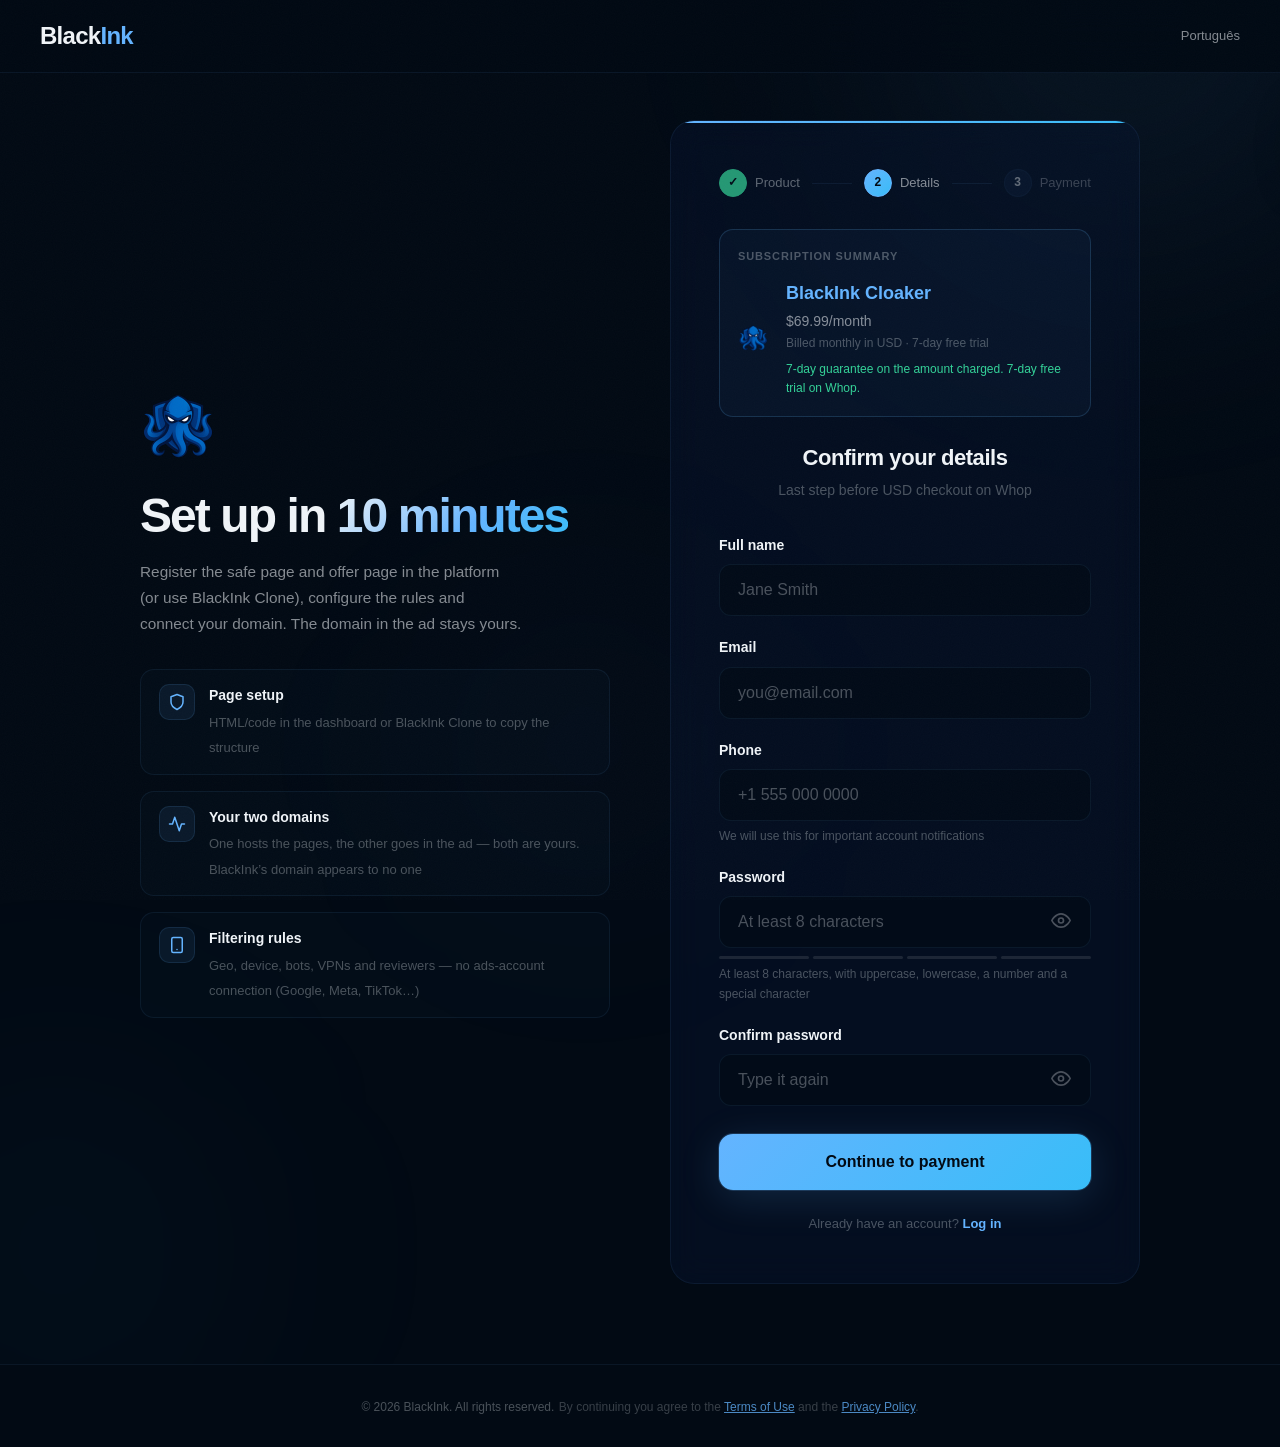
==== commit 15955e34: "Add the Convex ad-measurement pixel on every page Load the async snippet in the head next to the Who" ====
--- a/cadastro/index.html
+++ b/cadastro/index.html
@@ -8,19 +8,19 @@
     <script src="/js/locale-redirect.js"></script>
     <script>if(!window.__blackinkLocaleRedirecting)document.documentElement.removeAttribute('data-locale-pending');</script>
     <title>Criar Conta — BlackInk</title>
-    <meta name="description" content="Crie sua conta BlackInk e comece a rastrear suas campanhas de tráfego pago.">
+    <link rel="canonical" href="https://blackink.cloud/cadastro/">
+    <meta name="description" content="Crie sua conta na plataforma BlackInk — cloaker server-side para Google Ads, Meta, TikTok e outras plataformas. R$ 399,99/mês.">
     <link rel="icon" type="image/x-icon" href="/favicon.ico">
-    <link rel="preconnect" href="https://fonts.googleapis.com">
-    <link rel="preconnect" href="https://fonts.gstatic.com" crossorigin>
-    <link href="https://fonts.googleapis.com/css2?family=Inter:wght@300;400;500;600;700;800&family=Space+Grotesk:wght@400;500;600;700&display=swap" rel="stylesheet">
-    <link rel="stylesheet" href="../css/abyss-tokens.css">
+    <link rel="preconnect" href="https://api.fontshare.com">
+    <link rel="preconnect" href="https://cdn.fontshare.com" crossorigin>
+    <link href="https://api.fontshare.com/v2/css?f[]=general-sans@300,400,500,600,700&display=swap" rel="stylesheet">
     <style>
         /* ══════════════════════════════════════════════════════════
            BLACKINK — Register Page
            ══════════════════════════════════════════════════════════ */
         :root {
-            --ff-display: 'Space Grotesk', sans-serif;
-            --ff-body: 'Inter', -apple-system, BlinkMacSystemFont, sans-serif;
+            --ff-display: 'General Sans', -apple-system, BlinkMacSystemFont, sans-serif;
+            --ff-body: 'General Sans', -apple-system, BlinkMacSystemFont, sans-serif;
             --bg: #020a14;
             --bg2: #06111f;
             --surface: rgba(8,22,48,0.45);
@@ -32,6 +32,7 @@
             --accent: #64b4ff;
             --accent2: #38bdf8;
             --green: #34d399;
+            --gold: #fbbf24;   /* usado por .password-strength-bar.medium — sem isto a barra fica transparente */
             --error: #f87171;
             --ease: cubic-bezier(0.16,1,0.3,1);
         }
@@ -112,7 +113,7 @@
         .register-info-logo img{width:100%;height:100%}
 
         .register-info-title{margin-bottom:16px}
-        .register-info-subtitle{margin-bottom:32px;max-width:400px;margin-left:auto;margin-right:auto}
+        .register-info-subtitle{margin-bottom:32px;max-width:400px;margin-left:auto;margin-right:auto;text-wrap:balance}
         @media(min-width:900px){
             .register-info-subtitle{margin-left:0;margin-right:0}
         }
@@ -140,7 +141,8 @@
         .selected-plan{background:rgba(100,180,255,0.04);border:1px solid var(--border-h);border-radius:14px;padding:18px;margin-bottom:28px}
         .selected-plan-label{font-size:11px;font-weight:600;letter-spacing:.08em;text-transform:uppercase;color:var(--muted);margin-bottom:13px}
         .selected-plan-row{display:flex;align-items:center;gap:16px}
-        .selected-plan-icon{flex-shrink:0;font-size:32px}
+        .selected-plan-icon{flex-shrink:0;width:32px;height:32px}
+        .selected-plan-icon img{width:100%;height:100%;object-fit:contain}
         .selected-plan-info{flex:1}
         .selected-plan-name{font-family:var(--ff-display);font-weight:700;font-size:18px;color:var(--accent);margin-bottom:4px}
         .selected-plan-price{font-size:14px;color:var(--dim);line-height:1.5}
@@ -206,6 +208,21 @@
 
         /* ── Responsive ── */
         @media(max-width:767px){
+            /* itens de grid com conteúdo largo não encolhem sem min-width:0 —
+               era isso que cortava o checkout horizontalmente no telefone */
+            .register-info,.register-card{min-width:0}
+            .step-line{width:auto;flex:1 1 0;min-width:8px}
+            .step-label{font-size:12px}
+            /* o stepper era cortado pelo overflow:hidden do card em todo telefone.
+               Bolinha fixa, rótulo encolhe, linha absorve o resto. */
+            /* o rótulo empilha embaixo da bolinha em vez de encolher — encolher
+               truncava para "Prod… / Da… / Pagame…" abaixo de 410px */
+            .steps{gap:6px}
+            .step{flex-direction:column;gap:4px;min-width:0}
+            .step-num{width:24px;height:24px;flex:0 0 24px;font-size:12px}
+            .step-label{font-size:11px;white-space:nowrap}
+            .step-line{align-self:flex-start;margin-top:11px}
+
             .main-section{padding:100px 20px 60px}
             .register-features{display:none}
         }
@@ -223,131 +240,9 @@
         .toast-message{font-size:13px;color:var(--dim)}
         .toast-close{flex-shrink:0;background:none;border:none;color:var(--muted);cursor:pointer;padding:4px}
         .toast-close:hover{color:var(--white)}
-
-        /* ══════════════════════════════════════════════════════════
-           WhatsApp Widget Premium — Balão com mensagens rotativas
-           ══════════════════════════════════════════════════════════ */
-        .wa-widget{position:fixed;bottom:24px;right:24px;z-index:9990;display:flex;flex-direction:column;align-items:flex-end;gap:12px}
-
-        /* Balão de mensagem */
-        .wa-bubble{
-            position:relative;
-            max-width:280px;
-            padding:14px 18px;
-            background:linear-gradient(145deg,rgba(12,28,54,0.98) 0%,rgba(6,18,40,0.99) 100%);
-            border:1px solid rgba(37,211,102,0.15);
-            border-radius:18px 18px 4px 18px;
-            box-shadow:0 4px 24px rgba(0,0,0,0.3),0 8px 48px rgba(37,211,102,0.08),inset 0 1px 0 rgba(255,255,255,0.03);
-            backdrop-filter:blur(12px);-webkit-backdrop-filter:blur(12px);
-            opacity:0;
-            transform:translateY(10px) scale(0.95);
-            transition:opacity .4s var(--ease),transform .4s var(--ease);
-            pointer-events:none;
-            cursor:pointer;
-        }
-        .wa-bubble.visible{opacity:1;transform:translateY(0) scale(1);pointer-events:auto}
-        .wa-bubble::before{
-            content:'';position:absolute;top:0;left:10%;right:10%;height:1px;
-            background:linear-gradient(90deg,transparent,rgba(37,211,102,0.2),transparent);
-        }
-        /* Seta do balão */
-        .wa-bubble::after{
-            content:'';position:absolute;bottom:8px;right:-6px;
-            width:12px;height:12px;
-            background:linear-gradient(135deg,transparent 50%,rgba(6,18,40,0.99) 50%);
-            border-right:1px solid rgba(37,211,102,0.15);
-            border-bottom:1px solid rgba(37,211,102,0.15);
-            transform:rotate(-45deg);
-        }
-
-        .wa-bubble-header{display:flex;align-items:center;gap:10px;margin-bottom:8px}
-        .wa-bubble-avatar{
-            width:32px;height:32px;border-radius:50%;
-            background:linear-gradient(145deg,#25D366,#128C7E);
-            display:flex;align-items:center;justify-content:center;
-            box-shadow:0 2px 8px rgba(37,211,102,0.3);
-        }
-        .wa-bubble-avatar svg{width:16px;height:16px;fill:#fff}
-        .wa-bubble-info{display:flex;flex-direction:column;gap:1px}
-        .wa-bubble-name{font-size:13px;font-weight:600;color:var(--white);letter-spacing:-0.01em}
-        .wa-bubble-status{display:flex;align-items:center;gap:5px;font-size:10px;color:var(--green)}
-        .wa-bubble-status::before{content:'';width:6px;height:6px;border-radius:50%;background:var(--green);animation:waPulse 2s ease-in-out infinite}
-        @keyframes waPulse{0%,100%{opacity:1;transform:scale(1)}50%{opacity:.6;transform:scale(1.2)}}
-
-        .wa-bubble-close{
-            position:absolute;top:8px;right:8px;
-            width:20px;height:20px;border-radius:50%;
-            background:rgba(255,255,255,0.05);
-            border:none;cursor:pointer;
-            display:flex;align-items:center;justify-content:center;
-            opacity:0;transition:opacity .3s,background .3s;
-        }
-        .wa-bubble:hover .wa-bubble-close{opacity:1}
-        .wa-bubble-close:hover{background:rgba(255,255,255,0.1)}
-        .wa-bubble-close svg{width:10px;height:10px;stroke:var(--muted);stroke-width:2}
-
-        .wa-bubble-msg{
-            font-size:14px;line-height:1.5;color:var(--dim);
-            min-height:42px;
-            display:flex;align-items:center;
-        }
-        .wa-bubble-msg span{
-            display:block;
-            animation:waMsgIn .4s var(--ease) both;
-        }
-        @keyframes waMsgIn{from{opacity:0;transform:translateY(5px)}to{opacity:1;transform:translateY(0)}}
-
-        .wa-bubble-cta{
-            display:flex;align-items:center;gap:6px;
-            margin-top:10px;padding-top:10px;
-            border-top:1px solid rgba(255,255,255,0.05);
-            font-size:12px;font-weight:600;color:var(--green);
-            transition:color .3s;
-        }
-        .wa-bubble-cta svg{width:14px;height:14px;fill:var(--green);transition:transform .3s var(--ease)}
-        .wa-bubble:hover .wa-bubble-cta svg{transform:translateX(3px)}
-
-        /* Botão principal do WhatsApp */
-        .wa-btn{
-            position:relative;
-            width:60px;height:60px;
-            background:linear-gradient(145deg,#25D366,#128C7E);
-            border-radius:50%;
-            display:flex;align-items:center;justify-content:center;
-            box-shadow:0 4px 20px rgba(37,211,102,0.35),0 8px 40px rgba(37,211,102,0.15);
-            cursor:pointer;
-            transition:transform .4s var(--ease),box-shadow .4s var(--ease);
-            animation:waBtnPulse 3s ease-in-out infinite;
-        }
-        @keyframes waBtnPulse{
-            0%,100%{box-shadow:0 4px 20px rgba(37,211,102,0.35),0 8px 40px rgba(37,211,102,0.15),0 0 0 0 rgba(37,211,102,0.3)}
-            50%{box-shadow:0 4px 24px rgba(37,211,102,0.45),0 8px 48px rgba(37,211,102,0.2),0 0 0 12px rgba(37,211,102,0)}
-        }
-        .wa-btn:hover{transform:scale(1.1);box-shadow:0 6px 28px rgba(37,211,102,0.5),0 12px 56px rgba(37,211,102,0.25)}
-        .wa-btn svg{width:30px;height:30px;fill:#fff}
-
-        /* Badge de notificação */
-        .wa-btn-badge{
-            position:absolute;top:-2px;right:-2px;
-            min-width:20px;height:20px;padding:0 6px;
-            background:#ef4444;
-            border-radius:10px;
-            font-size:11px;font-weight:700;color:#fff;
-            display:flex;align-items:center;justify-content:center;
-            box-shadow:0 2px 8px rgba(239,68,68,0.4);
-            animation:waBadgeBounce 2s ease-in-out infinite;
-        }
-        @keyframes waBadgeBounce{0%,100%{transform:scale(1)}10%{transform:scale(1.2)}20%{transform:scale(1)}}
-
-        /* Responsive */
-        @media(max-width:767px){
-            .wa-widget{bottom:calc(16px + env(safe-area-inset-bottom,0px));right:16px}
-            .wa-btn{width:52px;height:52px}
-            .wa-btn svg{width:26px;height:26px}
-            .wa-bubble{max-width:260px;padding:12px 14px}
-            .wa-bubble-msg{font-size:13px;min-height:38px}
-        }
     </style>
+<script>!function(w,d,s,u,n,a,b){if(w[n])return;a=w[n]={q:[],t: new Date,s:[],o:u,track:function(){a.q.push([ new Date].concat([].slice.call(arguments)))},setScope:function(){a.s=[].slice.call(arguments).filter(function(x){return typeof x==="string"});a.q.push([ new Date,"setScope"].concat(a.s))},scope:function(){var c=[].slice.call(arguments);return{track:function(){a.q.push([ new Date].concat([].slice.call(arguments)).concat([{__scope:c}]))}}}};b=d.createElement(s);b.async=1;b.src=u+"/s.js";d.getElementsByTagName(s)[0].parentNode.insertBefore(b,d.getElementsByTagName(s)[0])}(window,document,"script","https://t.whop.tw","whop");whop.setScope("biz_DJ6XbjaZmfVjZ8");whop.track("page");</script>
+<script async src="https://aromatic-caribou-889.convex.site/api/a/am_F9WQQ4mvZaaAy7--"></script>
 </head>
 <body>
 
@@ -393,13 +288,13 @@
                 <!-- Left Side - Info -->
                 <div class="register-info">
                     <div class="register-info-logo">
-                        <img src="../logo-full-clean.png" alt="BlackInk">
+                        <img src="../images/logo-icon-160.png" width="160" height="160" alt="BlackInk">
                     </div>
                     <h1 class="t-xl register-info-title" id="infoTitle">
-                        Ative seu <span class="grad">cloaker</span>
+                        Configure em <span class="grad">10 minutos</span>
                     </h1>
                     <p class="t-body register-info-subtitle" id="infoSubtitle">
-                        Crie sua conta e filtre bots, VPNs e revisores antes de gastar no Google Ads.
+                        Cadastre safe page e offer page na plataforma (ou use BlackInk Clone), configure as regras e conecte o seu domínio. O domínio que vai no anúncio continua sendo o seu.
                     </p>
 
                     <div class="register-features" id="infoFeatures">
@@ -408,8 +303,8 @@
                                 <svg viewBox="0 0 24 24"><path d="M12 22s8-4 8-10V5l-8-3-8 3v7c0 6 8 10 8 10z"/></svg>
                             </div>
                             <div class="register-feature-text">
-                                <strong>Safe Page / Offer Page</strong>
-                                <span>Roteamento server-side em menos de 50ms</span>
+                                <strong>Cadastro de páginas</strong>
+                                <span>HTML/código no painel ou BlackInk Clone para replicar estrutura</span>
                             </div>
                         </div>
                         <div class="register-feature">
@@ -417,17 +312,17 @@
                                 <svg viewBox="0 0 24 24"><polyline points="22 12 18 12 15 21 9 3 6 12 2 12"/></svg>
                             </div>
                             <div class="register-feature-text">
-                                <strong>Filtragem Multi-Sinal</strong>
-                                <span>Bots, VPNs, proxies e revisores bloqueados em tempo real</span>
+                                <strong>Seus dois domínios</strong>
+                                <span>Um hospeda as páginas, o outro vai no anúncio — os dois são seus. O da BlackInk não aparece para ninguém</span>
                             </div>
                         </div>
                         <div class="register-feature">
                             <div class="register-feature-icon">
-                                <svg viewBox="0 0 24 24"><rect x="5" y="2" width="14" height="20" rx="2" ry="2"/><line x1="12" y1="18" x2="12" y2="18"/></svg>
+                                <svg viewBox="0 0 24 24"><rect x="5" y="2" width="14" height="20" rx="2"/><line x1="12" y1="18" x2="12" y2="18"/></svg>
                             </div>
                             <div class="register-feature-text">
-                                <strong>App Mobile</strong>
-                                <span>Push de alertas quando bots ou revisores são detectados</span>
+                                <strong>Regras de filtragem</strong>
+                                <span>Geo, device, bots, VPNs e revisores — sem conectar conta de anúncios (Google, Meta, TikTok…)</span>
                             </div>
                         </div>
                     </div>
@@ -457,11 +352,12 @@
                     <div class="selected-plan" id="selectedPlan">
                         <div class="selected-plan-label">Resumo da assinatura</div>
                         <div class="selected-plan-row">
-                            <div class="selected-plan-icon" id="planIcon">🛡️</div>
+                            <div class="selected-plan-icon"><img src="../images/logo-icon-160.png" width="160" height="160" alt=""></div>
                             <div class="selected-plan-info">
                                 <div class="selected-plan-name" id="planName">BlackInk Cloaker</div>
                                 <div class="selected-plan-price" id="planPrice">R$ 399,99/mês</div>
                                 <div class="selected-plan-billing" id="planBilling">Cobrança mensal</div>
+                                <div class="selected-plan-billing" id="planGuarantee" style="color:var(--green);margin-top:6px">7 dias de garantia sobre o valor cobrado.</div>
                             </div>
                         </div>
                     </div>
@@ -501,7 +397,7 @@
                         </div>
 
                         <div class="form-group">
-                            <label for="phone" class="form-label">Telefone (WhatsApp)</label>
+                            <label for="phone" class="form-label">Telefone</label>
                             <input
                                 type="tel"
                                 id="phone"
@@ -568,17 +464,7 @@
                     </form>
 
                     <div class="form-footer">
-                        <p>Já tem uma conta? <a href="https://app.theblack.ink/auth/login">Fazer login</a></p>
-                    </div>
-
-                    <div style="text-align:center;margin-top:32px;padding-top:28px;border-top:1px solid var(--border)">
-                        <p style="font-size:14px;color:var(--dim);margin-bottom:16px">
-                            Precisa de ajuda? <strong style="color:var(--white)">Fale com nossa equipe</strong>
-                        </p>
-                        <a href="https://wa.me/5562999133986?text=Ol%C3%A1!%20Estou%20fazendo%20meu%20cadastro%20e%20preciso%20de%20ajuda." target="_blank" rel="noopener noreferrer" class="btn btn-o" style="max-width:280px;margin:0 auto;height:48px;font-size:14px">
-                            <svg viewBox="0 0 24 24" style="width:20px;height:20px;fill:currentColor"><path d="M17.472 14.382c-.297-.149-1.758-.867-2.03-.967-.273-.099-.471-.148-.67.15-.197.297-.767.966-.94 1.164-.173.199-.347.223-.644.075-.297-.15-1.255-.463-2.39-1.475-.883-.788-1.48-1.761-1.653-2.059-.173-.297-.018-.458.13-.606.134-.133.298-.347.446-.52.149-.174.198-.298.298-.497.099-.198.05-.371-.025-.52-.075-.149-.669-1.612-.916-2.207-.242-.579-.487-.5-.669-.51-.173-.008-.371-.01-.57-.01-.198 0-.52.074-.792.372-.272.297-1.04 1.016-1.04 2.479 0 1.462 1.065 2.875 1.213 3.074.149.198 2.096 3.2 5.077 4.487.709.306 1.262.489 1.694.625.712.227 1.36.195 1.871.118.571-.085 1.758-.719 2.006-1.413.248-.694.248-1.289.173-1.413-.074-.124-.272-.198-.57-.347m-5.421 7.403h-.004a9.87 9.87 0 01-5.031-1.378l-.361-.214-3.741.982.998-3.648-.235-.374a9.86 9.86 0 01-1.51-5.26c.001-5.45 4.436-9.884 9.888-9.884 2.64 0 5.122 1.03 6.988 2.898a9.825 9.825 0 012.893 6.994c-.003 5.45-4.437 9.884-9.885 9.884m8.413-18.297A11.815 11.815 0 0012.05 0C5.495 0 .16 5.335.157 11.892c0 2.096.547 4.142 1.588 5.945L.057 24l6.305-1.654a11.882 11.882 0 005.683 1.448h.005c6.554 0 11.89-5.335 11.893-11.893a11.821 11.821 0 00-3.48-8.413z"/></svg>
-                            Falar no WhatsApp
-                        </a>
+                        <p>Já tem uma conta? <a href="https://app.blackink.cloud/auth/login">Fazer login</a></p>
                     </div>
                 </div>
             </div>
@@ -586,42 +472,12 @@
     </div>
 </main>
 
-<!-- ═══════ WhatsApp Widget Flutuante ═══════ -->
-<div class="wa-widget" id="wa-widget">
-    <!-- Balão de mensagem -->
-    <div class="wa-bubble" id="wa-bubble">
-        <button class="wa-bubble-close" id="wa-bubble-close" aria-label="Fechar">
-            <svg viewBox="0 0 24 24" fill="none"><path d="M18 6L6 18M6 6l12 12" stroke="currentColor"/></svg>
-        </button>
-        <div class="wa-bubble-header">
-            <div class="wa-bubble-avatar">
-                <svg viewBox="0 0 24 24"><path d="M17.472 14.382c-.297-.149-1.758-.867-2.03-.967-.273-.099-.471-.148-.67.15-.197.297-.767.966-.94 1.164-.173.199-.347.223-.644.075-.297-.15-1.255-.463-2.39-1.475-.883-.788-1.48-1.761-1.653-2.059-.173-.297-.018-.458.13-.606.134-.133.298-.347.446-.52.149-.174.198-.298.298-.497.099-.198.05-.371-.025-.52-.075-.149-.669-1.612-.916-2.207-.242-.579-.487-.5-.669-.51-.173-.008-.371-.01-.57-.01-.198 0-.52.074-.792.372-.272.297-1.04 1.016-1.04 2.479 0 1.462 1.065 2.875 1.213 3.074.149.198 2.096 3.2 5.077 4.487.709.306 1.262.489 1.694.625.712.227 1.36.195 1.871.118.571-.085 1.758-.719 2.006-1.413.248-.694.248-1.289.173-1.413-.074-.124-.272-.198-.57-.347m-5.421 7.403h-.004a9.87 9.87 0 01-5.031-1.378l-.361-.214-3.741.982.998-3.648-.235-.374a9.86 9.86 0 01-1.51-5.26c.001-5.45 4.436-9.884 9.888-9.884 2.64 0 5.122 1.03 6.988 2.898a9.825 9.825 0 012.893 6.994c-.003 5.45-4.437 9.884-9.885 9.884m8.413-18.297A11.815 11.815 0 0012.05 0C5.495 0 .16 5.335.157 11.892c0 2.096.547 4.142 1.588 5.945L.057 24l6.305-1.654a11.882 11.882 0 005.683 1.448h.005c6.554 0 11.89-5.335 11.893-11.893a11.821 11.821 0 00-3.48-8.413z"/></svg>
-            </div>
-            <div class="wa-bubble-info">
-                <span class="wa-bubble-name">Suporte BlackInk</span>
-                <span class="wa-bubble-status">Online agora</span>
-            </div>
-        </div>
-        <div class="wa-bubble-msg" id="wa-msg">
-            <span>👋 Precisa de ajuda com o cadastro?</span>
-        </div>
-        <div class="wa-bubble-cta">
-            <span>Iniciar conversa</span>
-            <svg viewBox="0 0 24 24"><path d="M5 12h14M12 5l7 7-7 7"/></svg>
-        </div>
-    </div>
-    <!-- Botão principal -->
-    <a href="https://wa.me/5562999133986?text=Ol%C3%A1!%20Estou%20fazendo%20meu%20cadastro%20no%20BlackInk%20e%20preciso%20de%20ajuda." target="_blank" rel="noopener noreferrer" class="wa-btn" id="wa-btn" aria-label="WhatsApp">
-        <span class="wa-btn-badge">1</span>
-        <svg viewBox="0 0 24 24"><path d="M17.472 14.382c-.297-.149-1.758-.867-2.03-.967-.273-.099-.471-.148-.67.15-.197.297-.767.966-.94 1.164-.173.199-.347.223-.644.075-.297-.15-1.255-.463-2.39-1.475-.883-.788-1.48-1.761-1.653-2.059-.173-.297-.018-.458.13-.606.134-.133.298-.347.446-.52.149-.174.198-.298.298-.497.099-.198.05-.371-.025-.52-.075-.149-.669-1.612-.916-2.207-.242-.579-.487-.5-.669-.51-.173-.008-.371-.01-.57-.01-.198 0-.52.074-.792.372-.272.297-1.04 1.016-1.04 2.479 0 1.462 1.065 2.875 1.213 3.074.149.198 2.096 3.2 5.077 4.487.709.306 1.262.489 1.694.625.712.227 1.36.195 1.871.118.571-.085 1.758-.719 2.006-1.413.248-.694.248-1.289.173-1.413-.074-.124-.272-.198-.57-.347m-5.421 7.403h-.004a9.87 9.87 0 01-5.031-1.378l-.361-.214-3.741.982.998-3.648-.235-.374a9.86 9.86 0 01-1.51-5.26c.001-5.45 4.436-9.884 9.888-9.884 2.64 0 5.122 1.03 6.988 2.898a9.825 9.825 0 012.893 6.994c-.003 5.45-4.437 9.884-9.885 9.884m8.413-18.297A11.815 11.815 0 0012.05 0C5.495 0 .16 5.335.157 11.892c0 2.096.547 4.142 1.588 5.945L.057 24l6.305-1.654a11.882 11.882 0 005.683 1.448h.005c6.554 0 11.89-5.335 11.893-11.893a11.821 11.821 0 00-3.48-8.413z"/></svg>
-    </a>
-</div>
-
 <!-- ═══════ FOOTER ═══════ -->
 <footer class="footer">
     <div class="container">
         <div class="f-bottom">
             <span>&copy; 2026 BlackInk. Todos os direitos reservados.</span>
+            <span style="opacity:.75">Ao continuar, você concorda com os <a href="/termos-de-uso/" style="color:var(--accent);text-decoration:underline">Termos de Uso</a> e a <a href="/politica-de-privacidade/" style="color:var(--accent);text-decoration:underline">Política de Privacidade</a>.</span>
         </div>
     </div>
 </footer>
@@ -635,30 +491,7 @@
     // Valores alinhados aos Prices live da Stripe (prod_V3W7nnfQHlEKnS)
     const DEFAULT_PLAN = 'Maré';
     const PLANS = {
-        'Maré': {
-            icon: '🛡️',
-            displayName: 'BlackInk Cloaker',
-            price: 'R$ 399,99/mês',
-            priceValue: 399.99,
-            stripeProductId: 'prod_V3W7nnfQHlEKnS',
-            periods: {
-                monthly: {
-                    stripePriceId: 'price_1U3P54QzDnhxvuPStf85pYdh',
-                    displayMonthly: 'R$ 399,99/mês',
-                    billingDisplay: 'Cobrança mensal · R$ 399,99'
-                },
-                quarterly: {
-                    stripePriceId: 'price_1U3P55QzDnhxvuPSb1c8mrU8',
-                    displayMonthly: 'R$ 359,99/mês',
-                    billingDisplay: 'Cobrado R$ 1.079,97 a cada 3 meses (-10%)'
-                },
-                yearly: {
-                    stripePriceId: 'price_1U3P55QzDnhxvuPS62TzVcBG',
-                    displayMonthly: 'R$ 339,99/mês',
-                    billingDisplay: 'Cobrado R$ 4.079,88 a cada 12 meses (-15%)'
-                }
-            }
-        }
+        'Maré': { displayName: 'BlackInk Cloaker', price: 'R$ 399,99/mês', priceValue: 399.99 }
     };
 
     // Get URL params
@@ -672,36 +505,25 @@
 
     // Update plan info display
     const planData = PLANS[plan];
-    const periodData = planData.periods[period] || planData.periods.monthly;
-    document.getElementById('planIcon').textContent = planData.icon;
     document.getElementById('planName').textContent = planData.displayName || plan;
-    document.getElementById('planPrice').textContent = periodData.displayMonthly;
-    document.getElementById('planBilling').textContent = periodData.billingDisplay;
-
-    // Sidebar copy — single product
-    const sidebar = {
-        title: 'Bots veem <span class="grad">safe page</span>',
-        subtitle: 'Compradores veem offer page. Cloaker server-side que filtra bots, VPNs, click farms e revisores do Google Ads antes de servir qualquer página.',
-        features: [
-            { strong: 'Safe Page / Offer Page', span: 'Roteamento server-side em menos de 50ms — 15+ sinais por visitante' },
-            { strong: 'Filtragem de Bots & VPNs', span: 'Crawlers, proxies, datacenters e revisores bloqueados' },
-            { strong: 'App Mobile + Push', span: 'Alertas instantâneos quando tráfego suspeito é detectado' }
-        ]
-    };
-
-    document.getElementById('infoTitle').innerHTML = sidebar.title;
-    document.getElementById('infoSubtitle').textContent = sidebar.subtitle;
-    document.getElementById('infoFeatures').innerHTML = sidebar.features.map(f => `
-        <div class="register-feature">
-            <div class="register-feature-icon">
-                <svg viewBox="0 0 24 24"><path d="M12 22s8-4 8-10V5l-8-3-8 3v7c0 6 8 10 8 10z"/></svg>
-            </div>
-            <div class="register-feature-text">
-                <strong>${f.strong}</strong>
-                <span>${f.span}</span>
-            </div>
-        </div>
-    `).join('');
+
+    let priceDisplay = planData.price;
+    let billingDisplay = 'Cobrança mensal';
+    if (period === 'quarterly') {
+        const monthlyEq = (planData.priceValue * 0.9).toFixed(2).replace('.', ',');
+        const quarterlyTotal = (planData.priceValue * 3 * 0.9).toFixed(2).replace('.', ',');
+        priceDisplay = `R$ ${monthlyEq}/mês`;
+        billingDisplay = `Cobrado R$ ${quarterlyTotal} a cada 3 meses`;
+    } else if (period === 'yearly') {
+        const monthlyEq = (planData.priceValue * 0.85).toFixed(2).replace('.', ',');
+        const yearlyTotal = (planData.priceValue * 12 * 0.85).toFixed(2).replace('.', ',');
+        priceDisplay = `R$ ${monthlyEq}/mês`;
+        billingDisplay = `Cobrado R$ ${yearlyTotal} a cada 12 meses`;
+    }
+    document.getElementById('planPrice').textContent = priceDisplay;
+    document.getElementById('planBilling').textContent = billingDisplay;
+
+
 
     // Form elements
     const form = document.getElementById('registerForm');
@@ -777,7 +599,9 @@
     }
 
     function validateEmail(email) {
-        return /^[\w-\.]+@([\w-]+\.)+[\w-]{2,4}$/.test(email);
+        // {2,} e nao {2,4}: TLDs como .agency, .marketing, .digital e .online
+        // tem 5+ letras e eram rejeitados antes de chegar na API.
+        return /^[\w-\.]+@([\w-]+\.)+[\w-]{2,}$/.test(email);
     }
 
     function validatePhone(phone) {
@@ -799,6 +623,14 @@
         });
     });
 
+    // Whop Pixel — conversion events only. Page views already fire from the snippet.
+    // complete_registration: conta criada de fato. Sem purchase/checkout — o Whop registra no servidor.
+    function whopChargeForPeriod(billingPeriod) {
+        if (billingPeriod === 'quarterly') return Number((planData.priceValue * 3 * 0.9).toFixed(2));
+        if (billingPeriod === 'yearly') return Number((planData.priceValue * 12 * 0.85).toFixed(2));
+        return planData.priceValue;
+    }
+
     // Form submission
     form.addEventListener('submit', async (e) => {
         e.preventDefault();
@@ -882,7 +714,10 @@
                     'Content-Type': 'application/json',
                     'Accept': 'application/json'
                 },
-                body: JSON.stringify(registrationData)
+                body: JSON.stringify(registrationData),
+                // Sem timeout, uma conexao pendurada deixa o botao em "Processando..."
+                // para sempre e a pessoa perde os 5 campos ao recarregar.
+                signal: AbortSignal.timeout(20000)
             });
 
             const data = await response.json();
@@ -897,15 +732,22 @@
             localStorage.removeItem('blackink_friend_referral_token');
             localStorage.removeItem('blackink_friend_referral_code');
 
-            // Redirect to checkout
+            if (typeof whop !== 'undefined' && typeof whop.track === 'function') {
+                whop.track('complete_registration', { value: whopChargeForPeriod(period), currency: 'BRL' });
+            }
+
+            // Etapa 3: a API devolve a URL do checkout da Stripe
+            // 250ms deixa o pixel enfileirar o complete_registration antes de sair do domínio.
             if (data.checkout_url) {
-                window.location.href = data.checkout_url;
+                setTimeout(() => { window.location.href = data.checkout_url; }, 250);
             } else {
-                showToast('success', 'Cadastro realizado!', 'Redirecionando para o pagamento...');
-                // Fallback - redirect to app login
+                // Sem checkout_url a conta foi criada mas o pagamento não pôde ser
+                // iniciado. Não prometer "redirecionando para o pagamento" — mandar
+                // para o login, que é para onde a pessoa realmente vai.
+                showToast('success', 'Conta criada!', 'Não conseguimos abrir o pagamento agora. Entre na sua conta para concluir a assinatura.');
                 setTimeout(() => {
-                    window.location.href = 'https://app.theblack.ink/auth/login';
-                }, 2000);
+                    window.location.href = 'https://app.blackink.cloud/auth/login';
+                }, 3000);
             }
 
         } catch (error) {
@@ -950,91 +792,6 @@
         document.addEventListener('mouseleave', () => cur.classList.remove('on'));
         document.addEventListener('mouseenter', () => cur.classList.add('on'));
     }
-
-    // ══════════════════════════════════════════════════════════
-    // WhatsApp Widget — Mensagens Rotativas
-    // ══════════════════════════════════════════════════════════
-    const waWidget = document.getElementById('wa-widget');
-    const waBubble = document.getElementById('wa-bubble');
-    const waBubbleClose = document.getElementById('wa-bubble-close');
-    const waMsg = document.getElementById('wa-msg');
-    const waBtn = document.getElementById('wa-btn');
-
-    const waMessages = [
-        '👋 Precisa de ajuda com o cadastro?',
-        '📝 Alguma dúvida sobre os dados? Estou aqui!',
-        '💳 Quer saber mais sobre formas de pagamento?',
-        '💬 Dúvidas sobre o cloaker?',
-        '⚡ Precisa de ajuda imediata? Chama aqui!',
-        '🔐 Dúvidas sobre segurança dos dados? Me pergunte!',
-        '✨ Qualquer dificuldade, é só chamar!'
-    ];
-
-    let waMsgIndex = 0;
-    let waBubbleVisible = false;
-    let waBubbleClosed = false;
-    let waMsgInterval = null;
-
-    function showWaBubble() {
-        if (waBubbleClosed) return;
-        waBubble.classList.add('visible');
-        waBubbleVisible = true;
-        startMsgRotation();
-    }
-
-    function hideWaBubble() {
-        waBubble.classList.remove('visible');
-        waBubbleVisible = false;
-        stopMsgRotation();
-    }
-
-    function rotateWaMsg() {
-        waMsgIndex = (waMsgIndex + 1) % waMessages.length;
-        waMsg.innerHTML = `<span>${waMessages[waMsgIndex]}</span>`;
-    }
-
-    function startMsgRotation() {
-        if (waMsgInterval) return;
-        waMsgInterval = setInterval(rotateWaMsg, 5000);
-    }
-
-    function stopMsgRotation() {
-        if (waMsgInterval) {
-            clearInterval(waMsgInterval);
-            waMsgInterval = null;
-        }
-    }
-
-    waBubbleClose.addEventListener('click', (e) => {
-        e.preventDefault();
-        e.stopPropagation();
-        hideWaBubble();
-        waBubbleClosed = true;
-    });
-
-    waBubble.addEventListener('click', () => {
-        window.open('https://wa.me/5562999133986?text=Ol%C3%A1!%20Estou%20fazendo%20meu%20cadastro%20no%20BlackInk%20e%20preciso%20de%20ajuda.', '_blank');
-    });
-
-    waBtn.addEventListener('click', (e) => {
-        if (window.innerWidth <= 768 && !waBubbleVisible && !waBubbleClosed) {
-            e.preventDefault();
-            showWaBubble();
-        }
-    });
-
-    // Show bubble after 3 seconds
-    setTimeout(showWaBubble, 3000);
-
-    // Hide on scroll (mobile)
-    let lastScrollY = 0;
-    window.addEventListener('scroll', () => {
-        const currentScrollY = window.scrollY;
-        if (currentScrollY > lastScrollY + 200 && waBubbleVisible && !waBubbleClosed) {
-            hideWaBubble();
-        }
-        lastScrollY = currentScrollY;
-    }, { passive: true });
 })();
 </script>
 <script src="/js/referral-tracking.js"></script>
